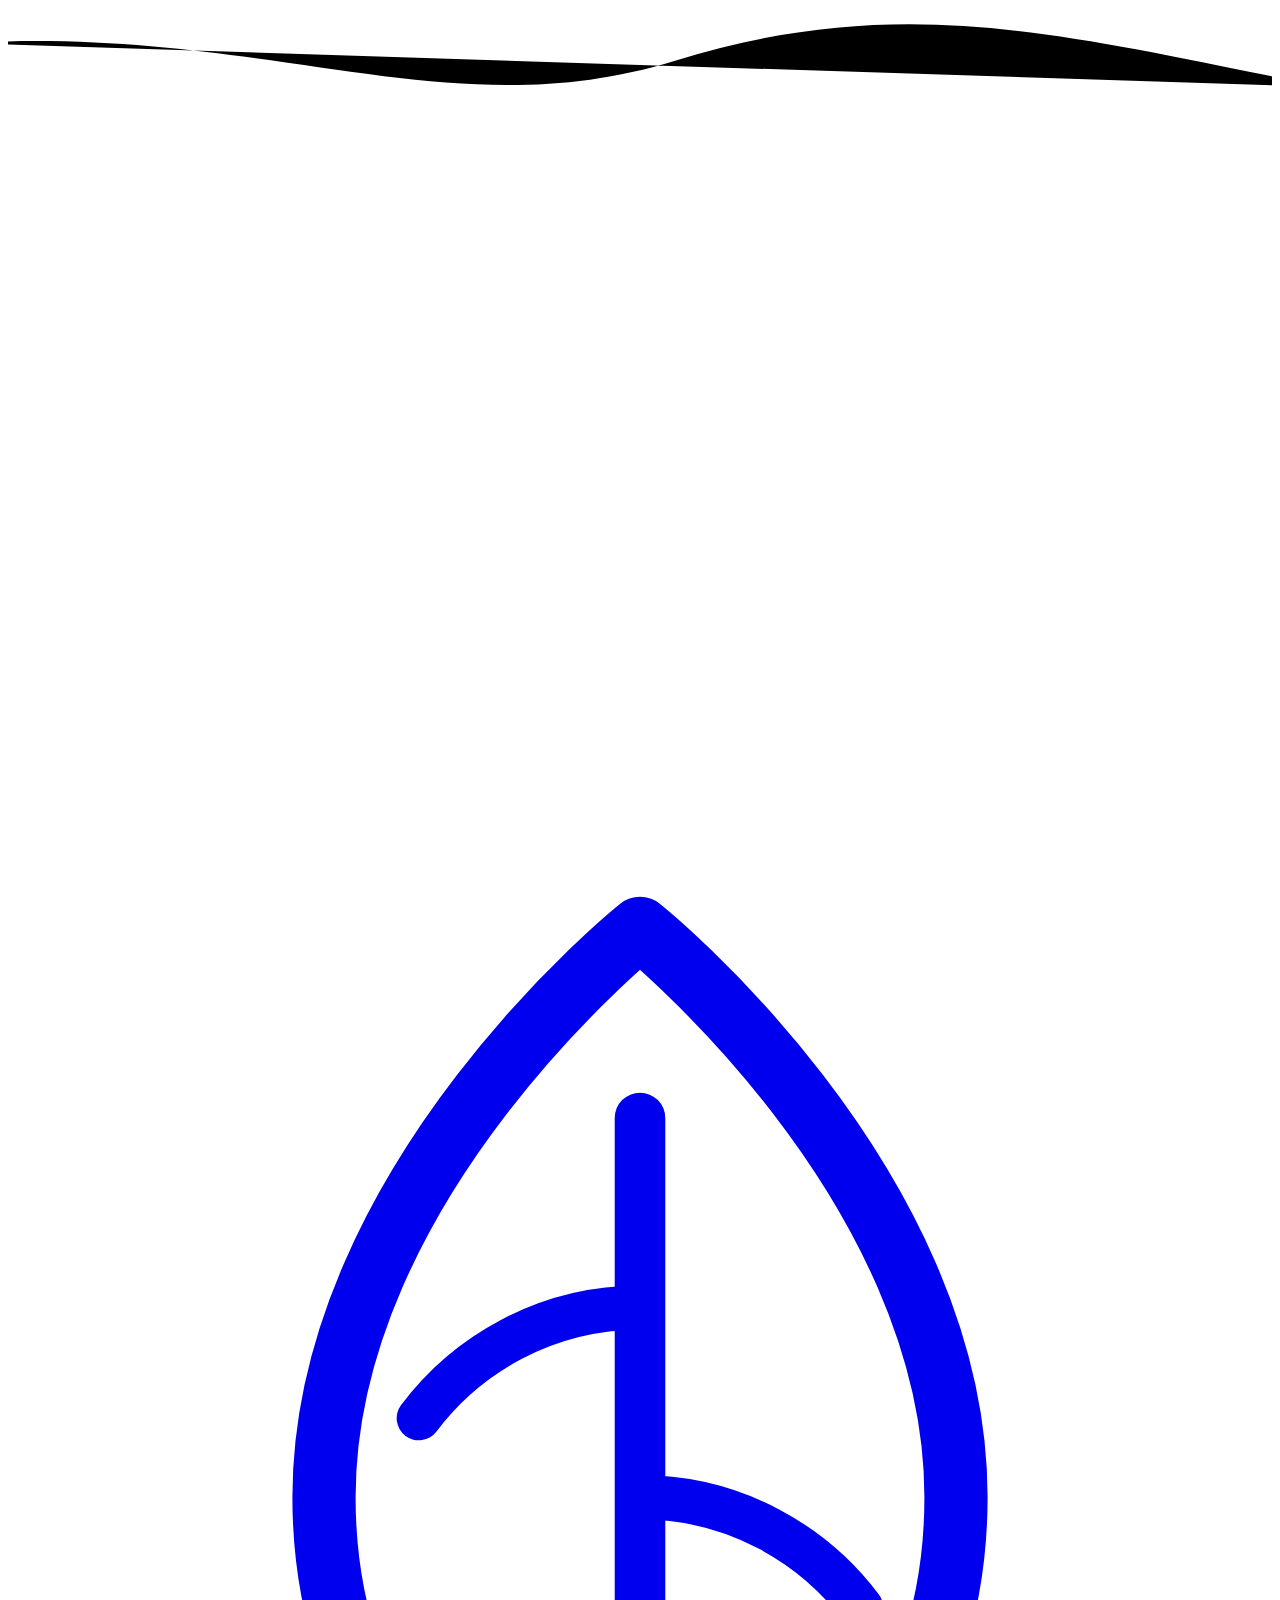
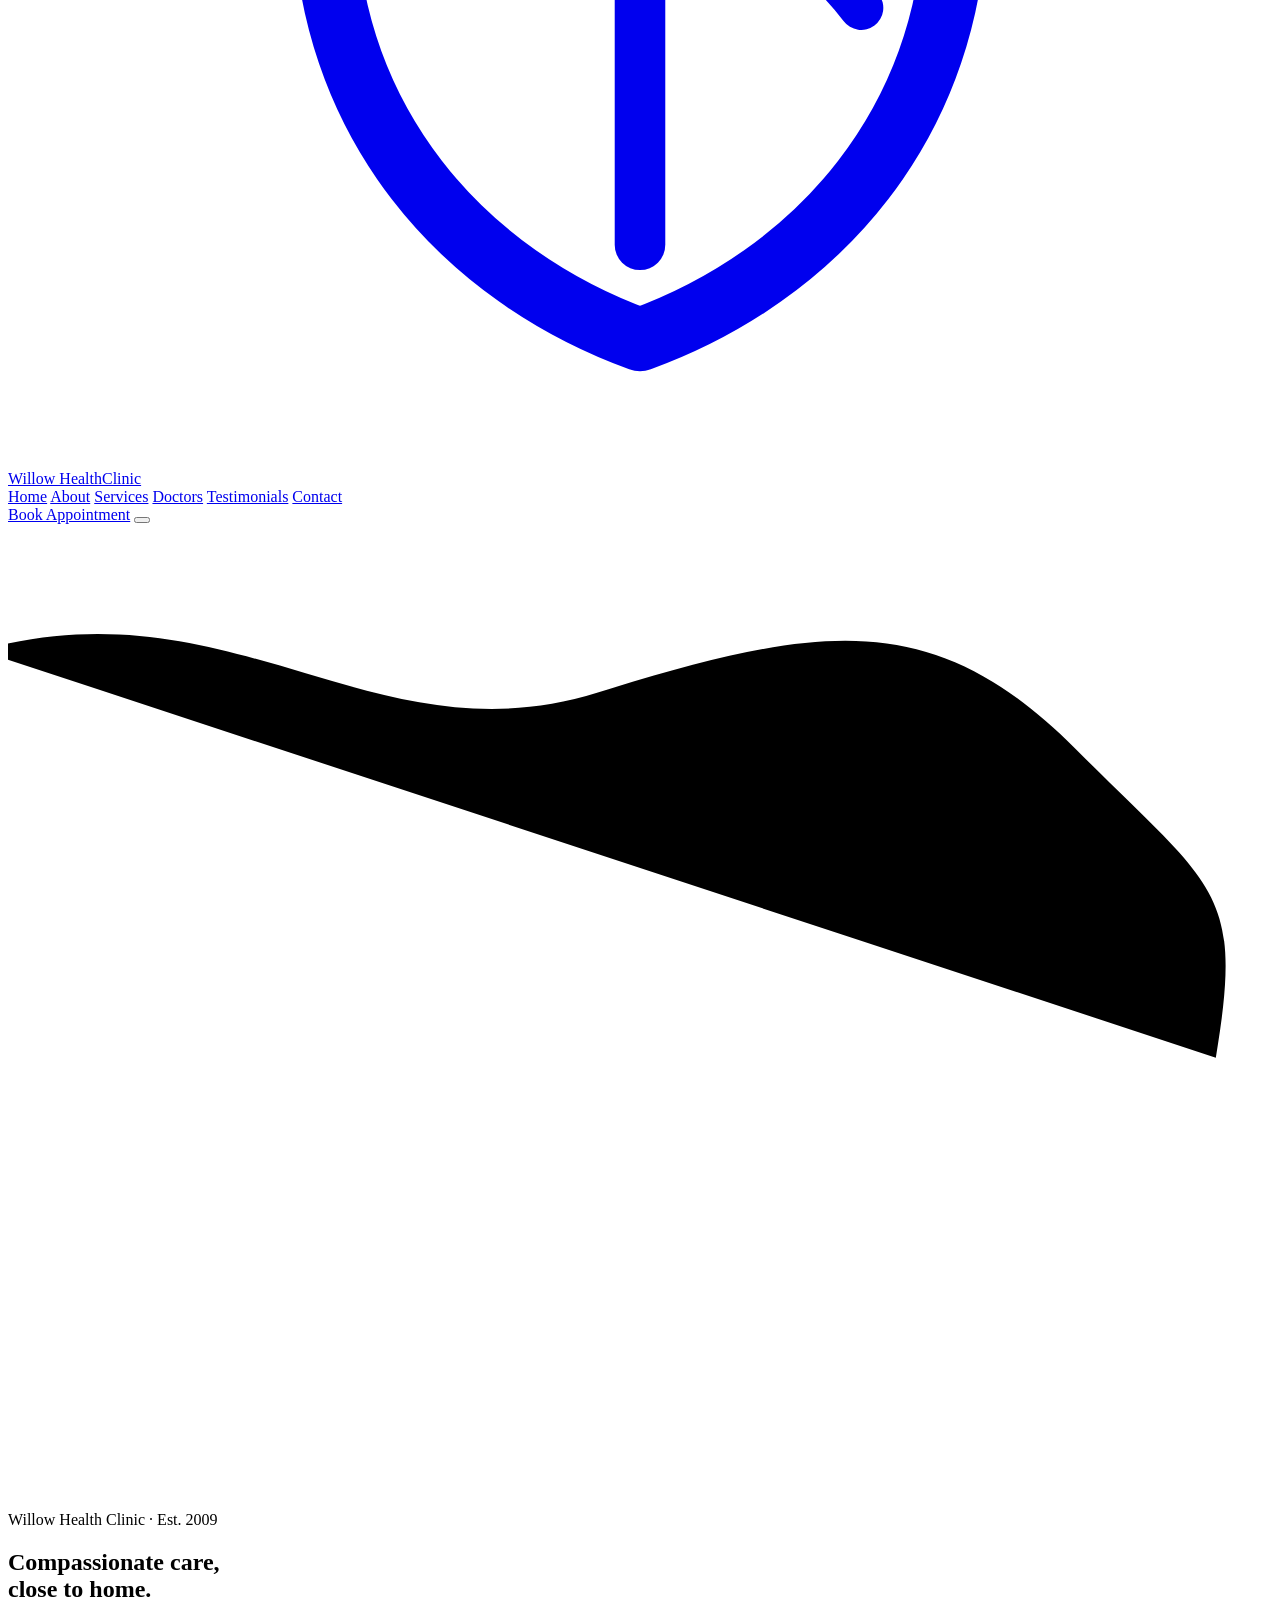
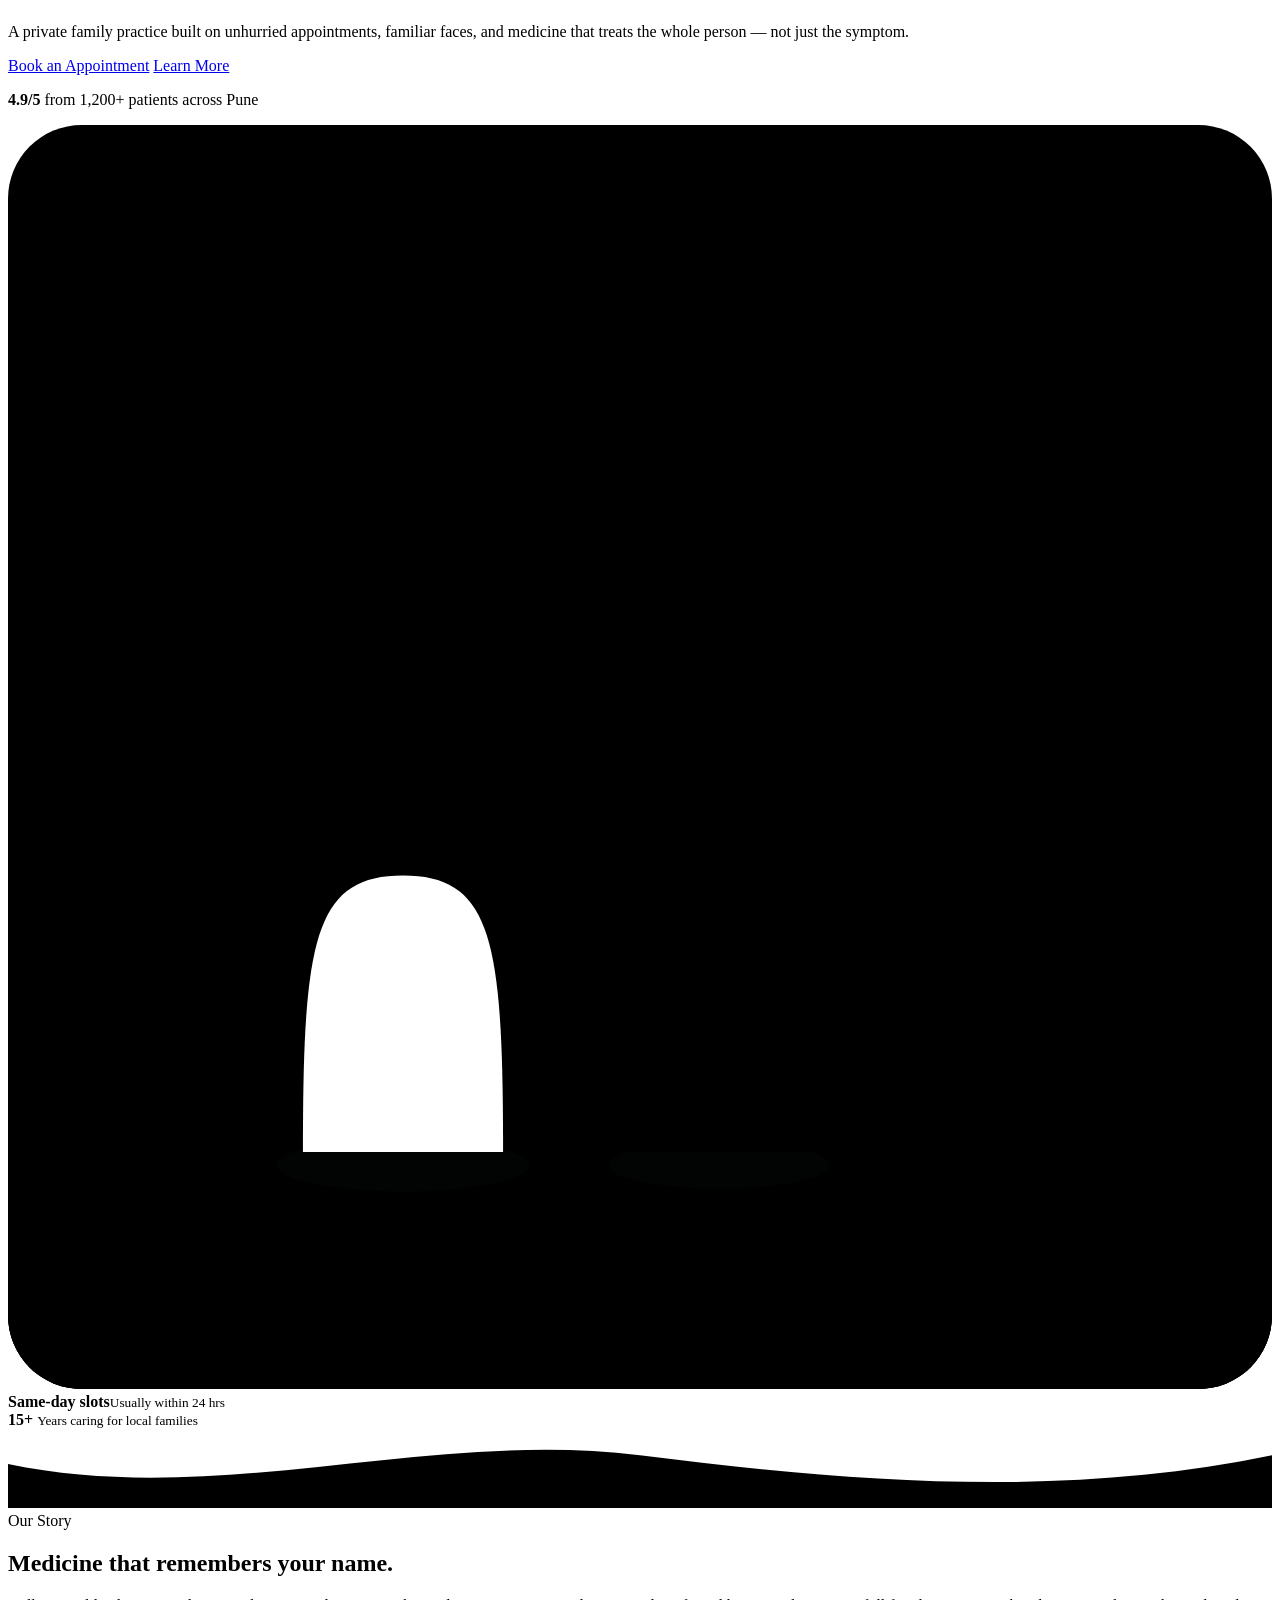
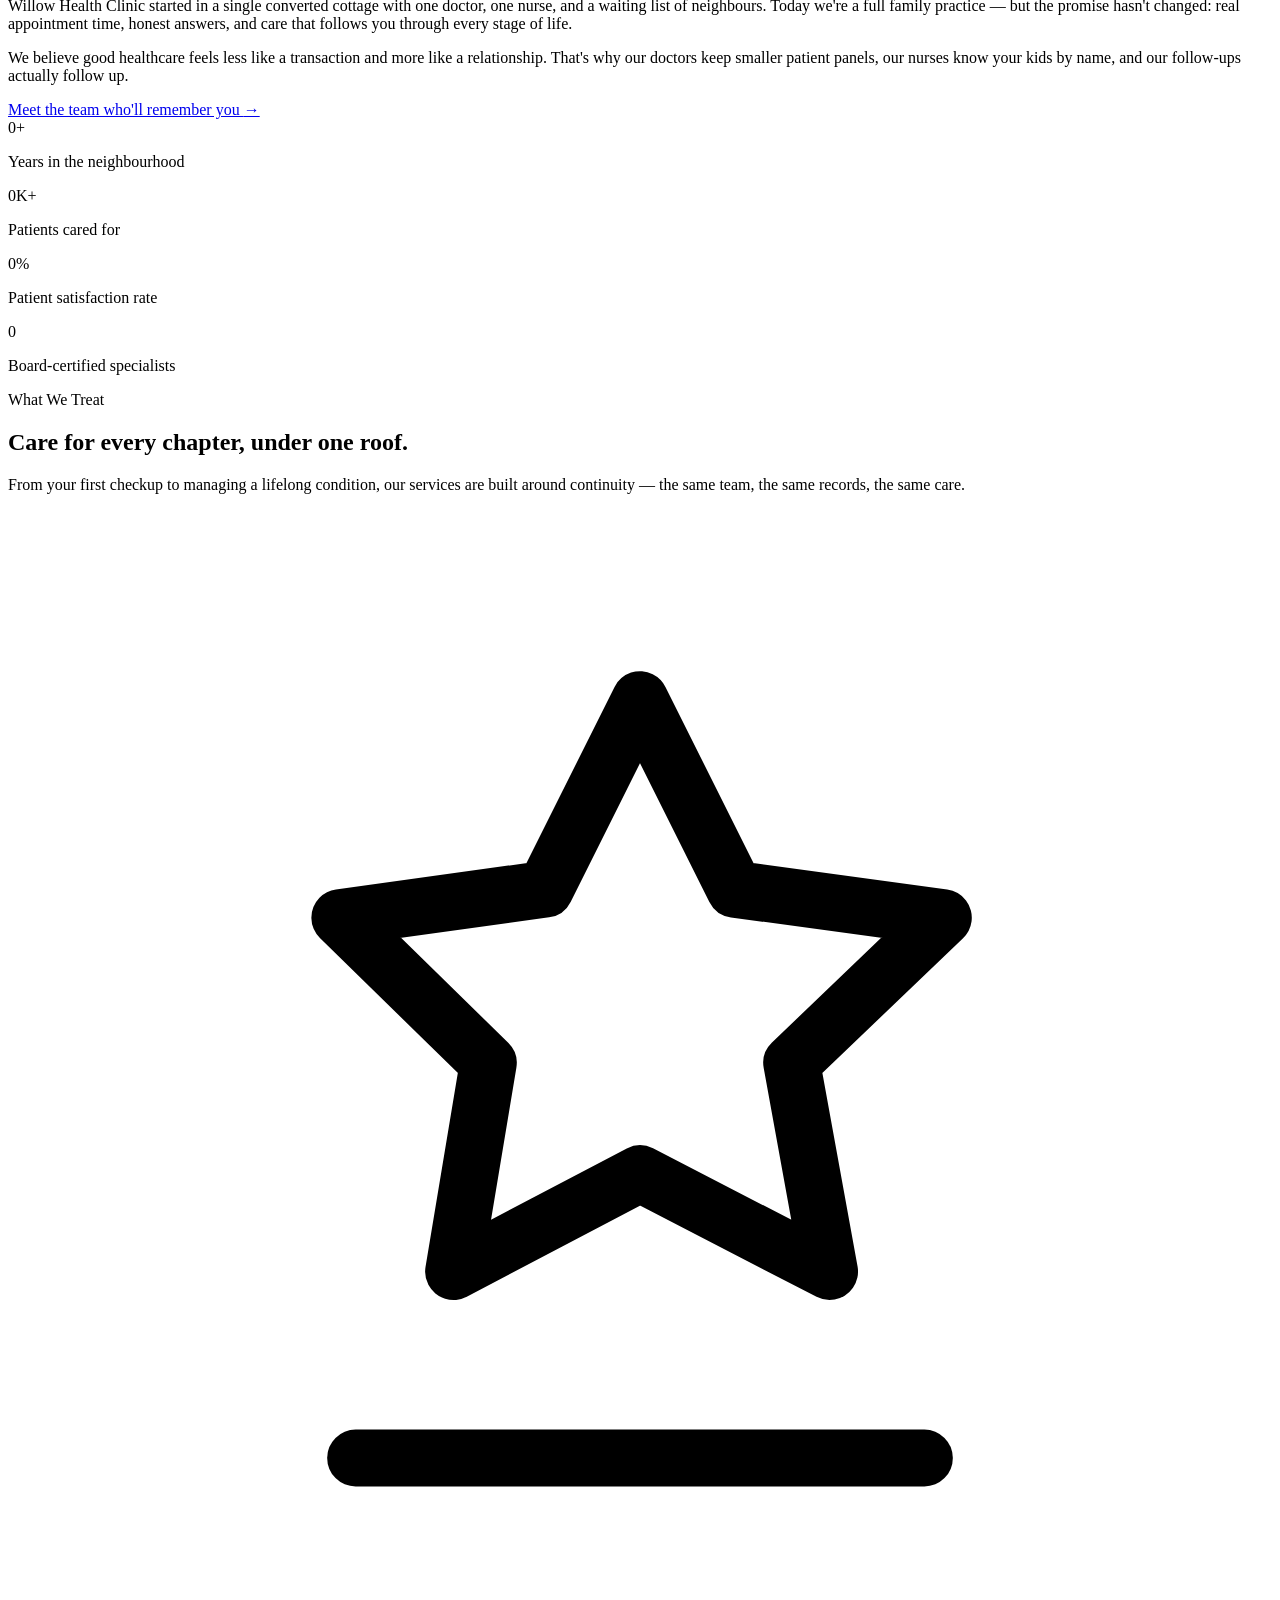
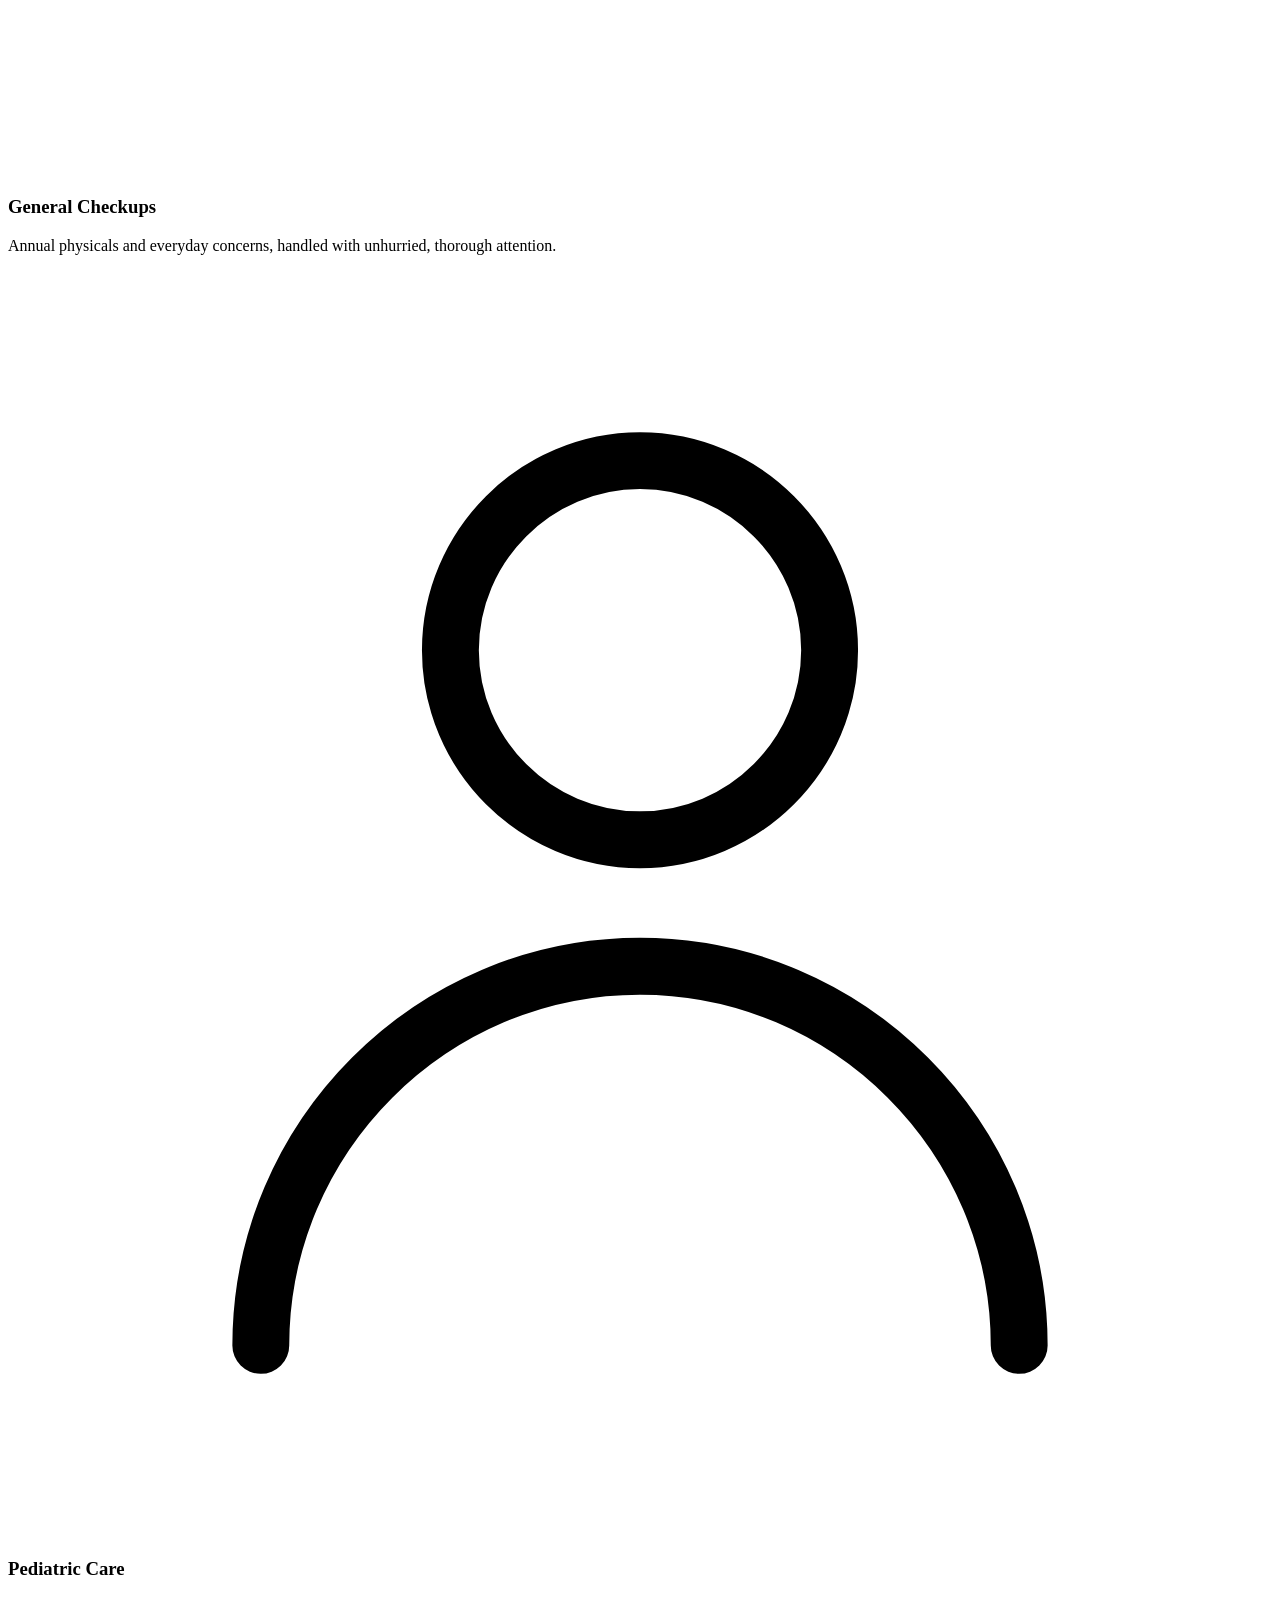
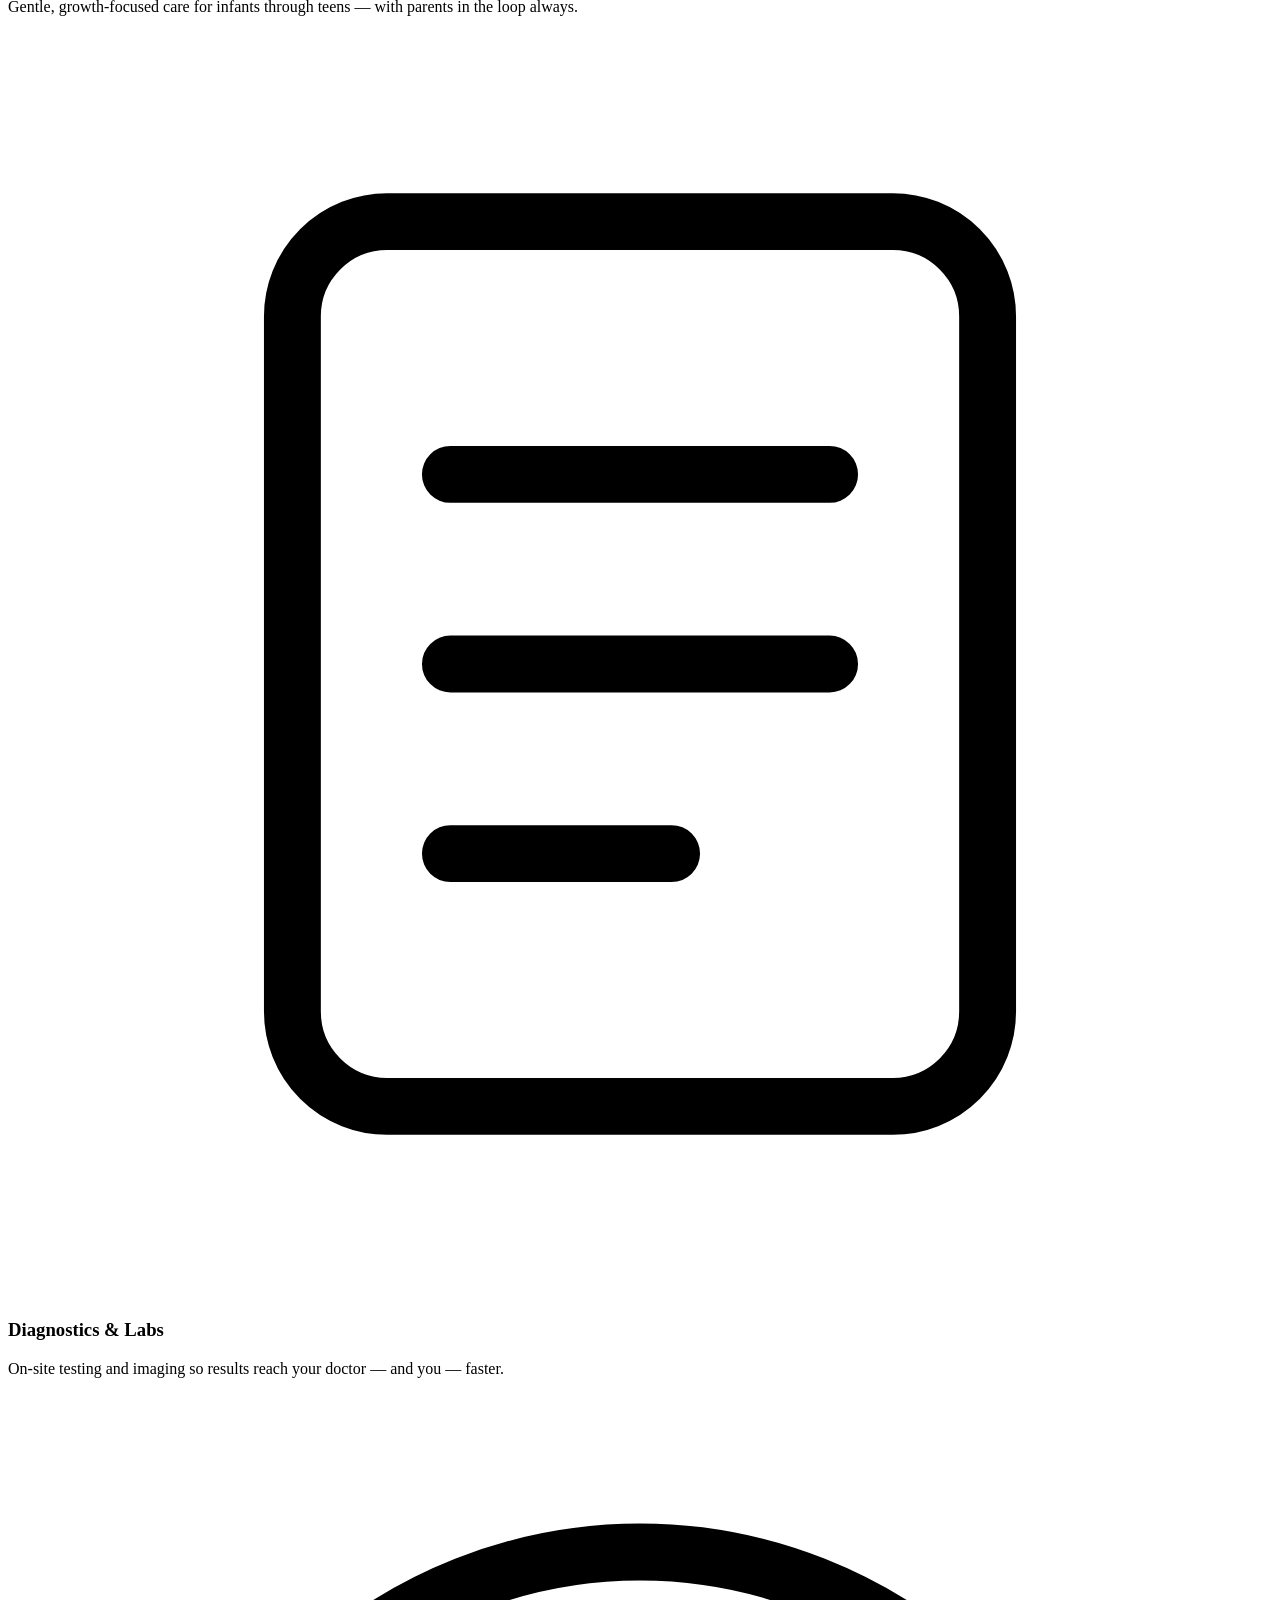
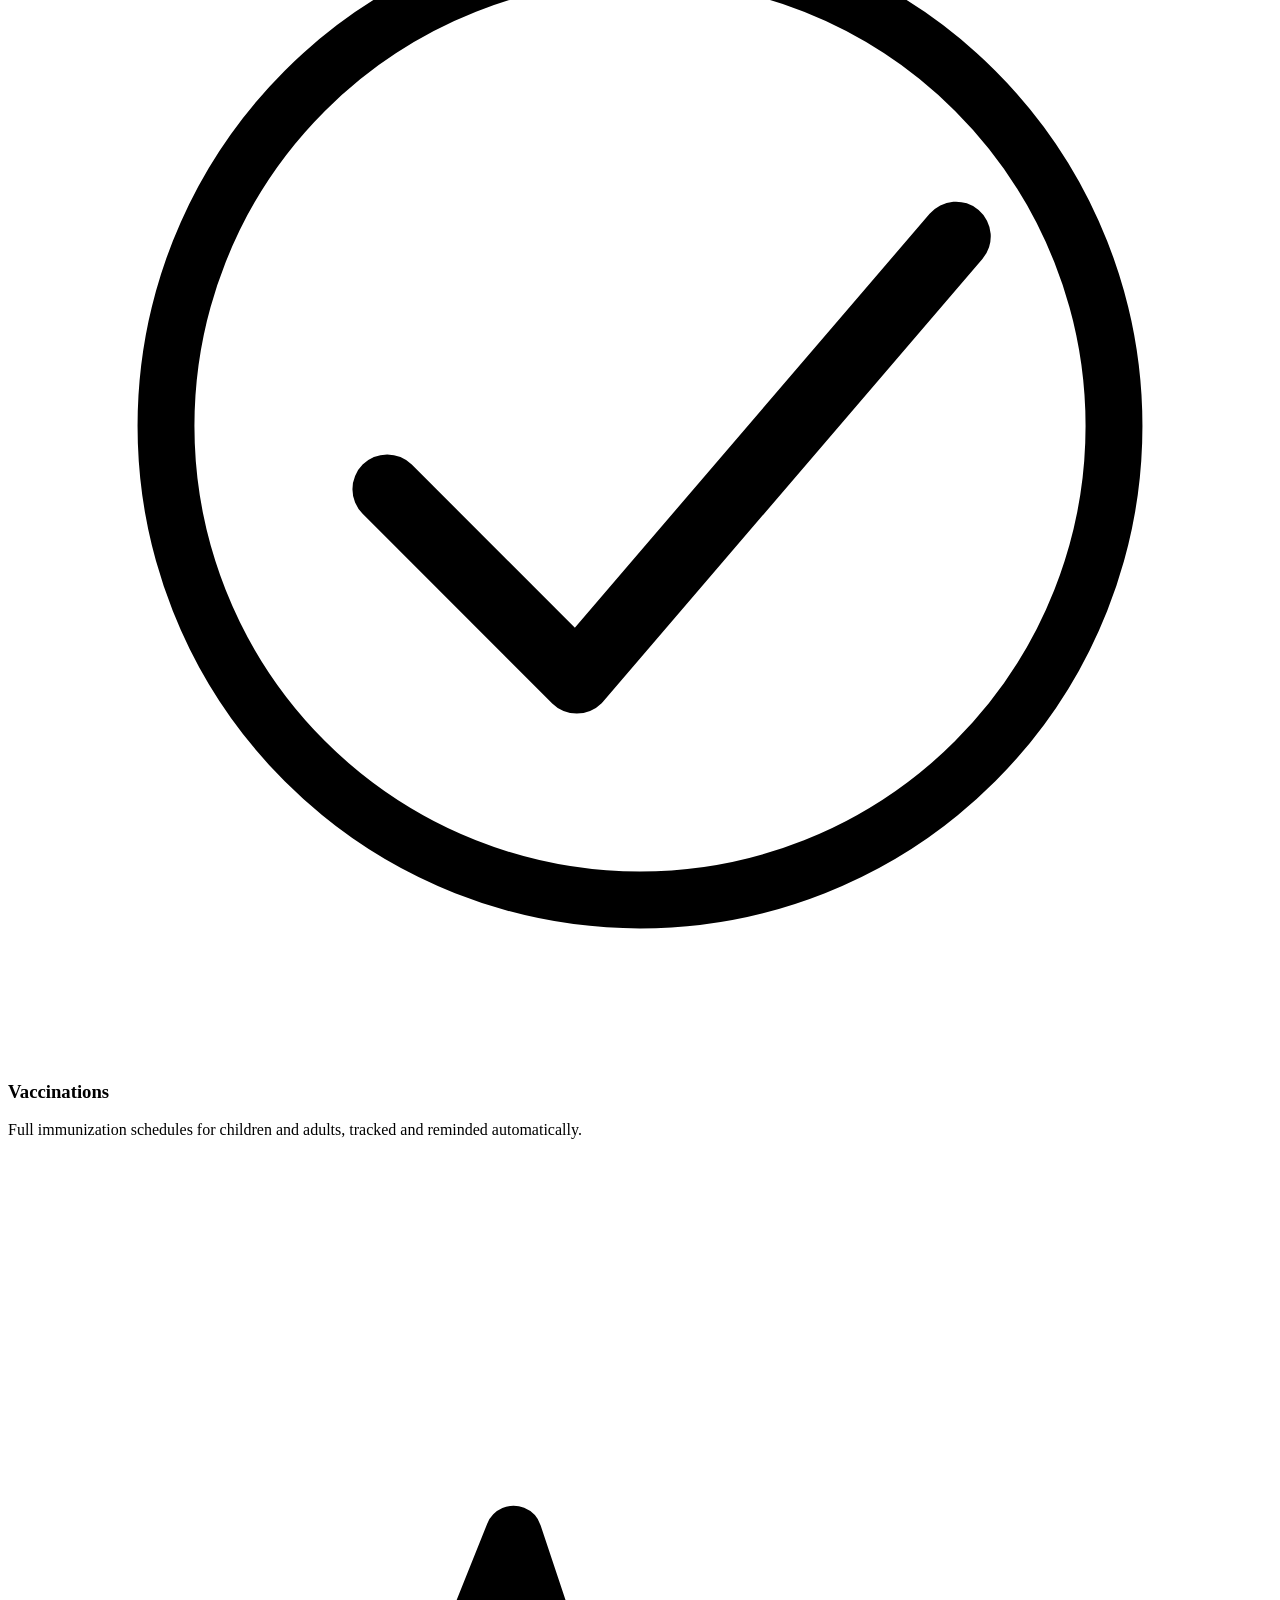
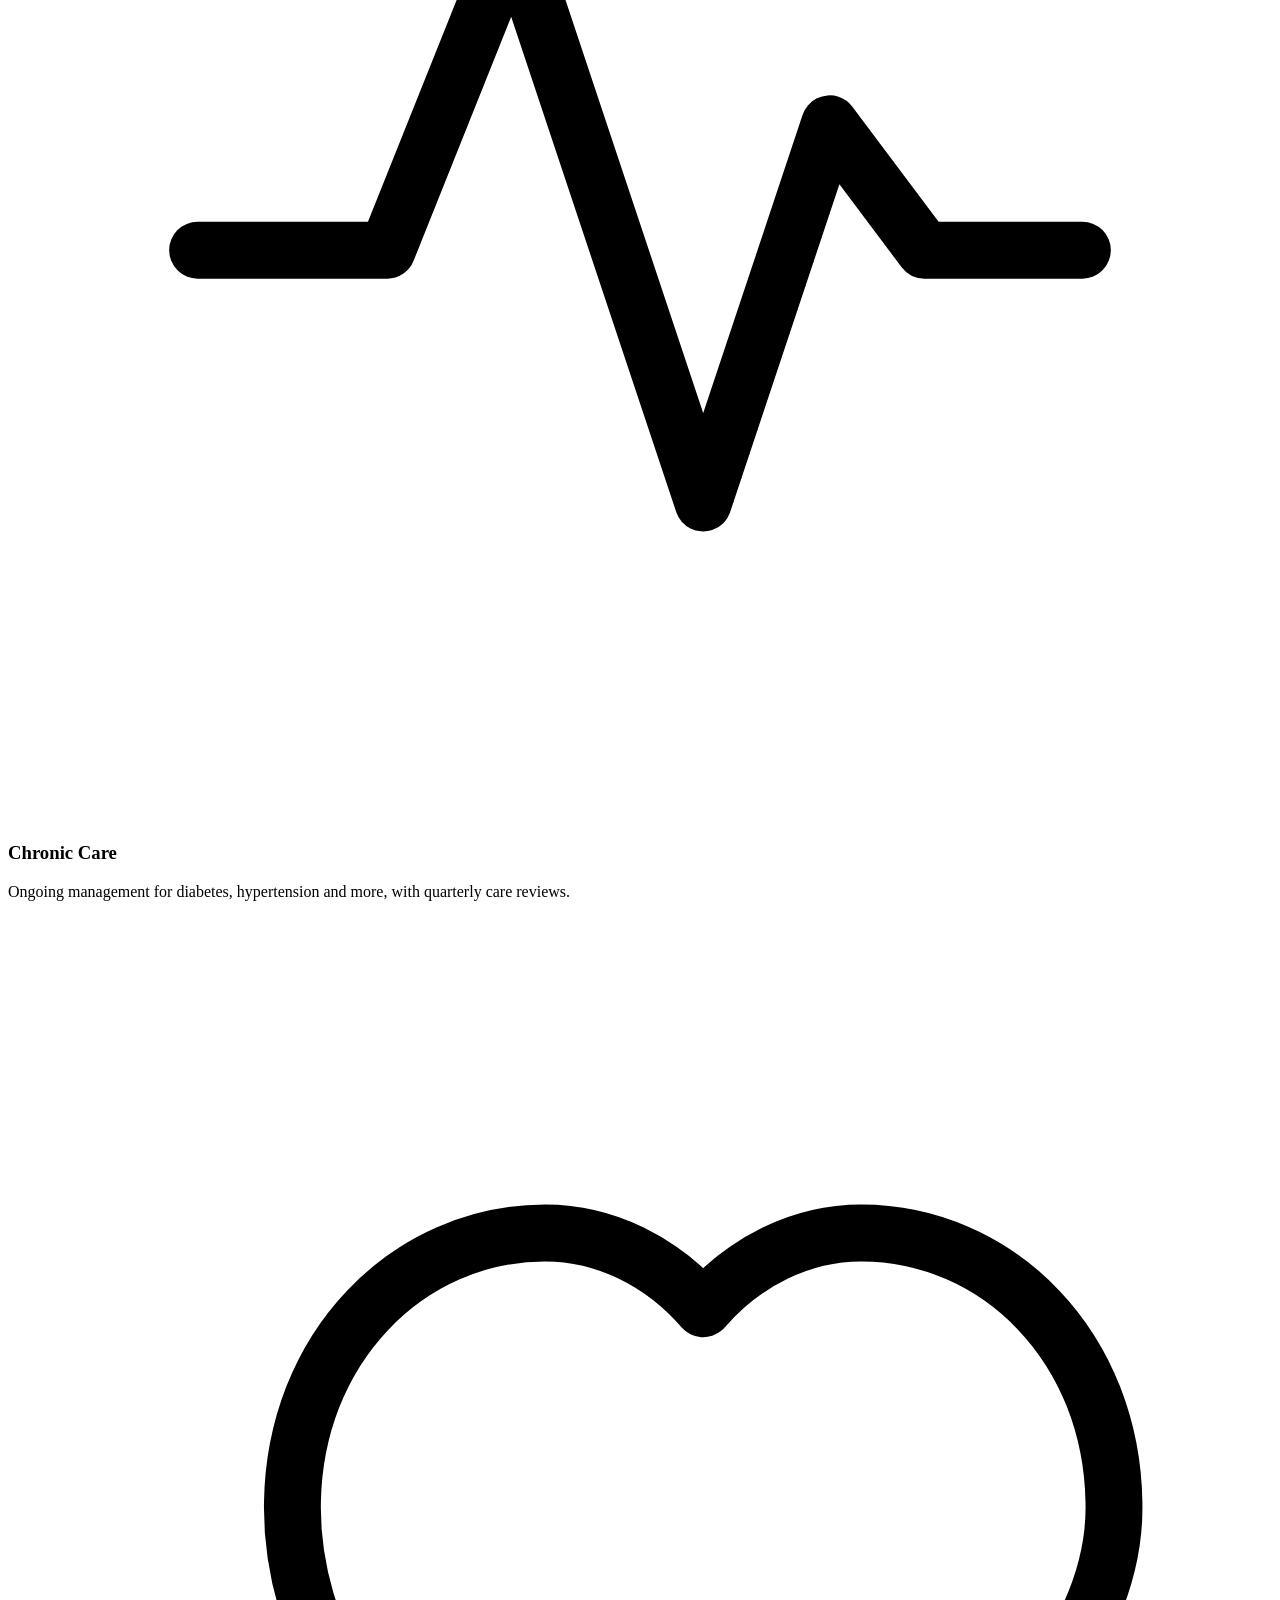
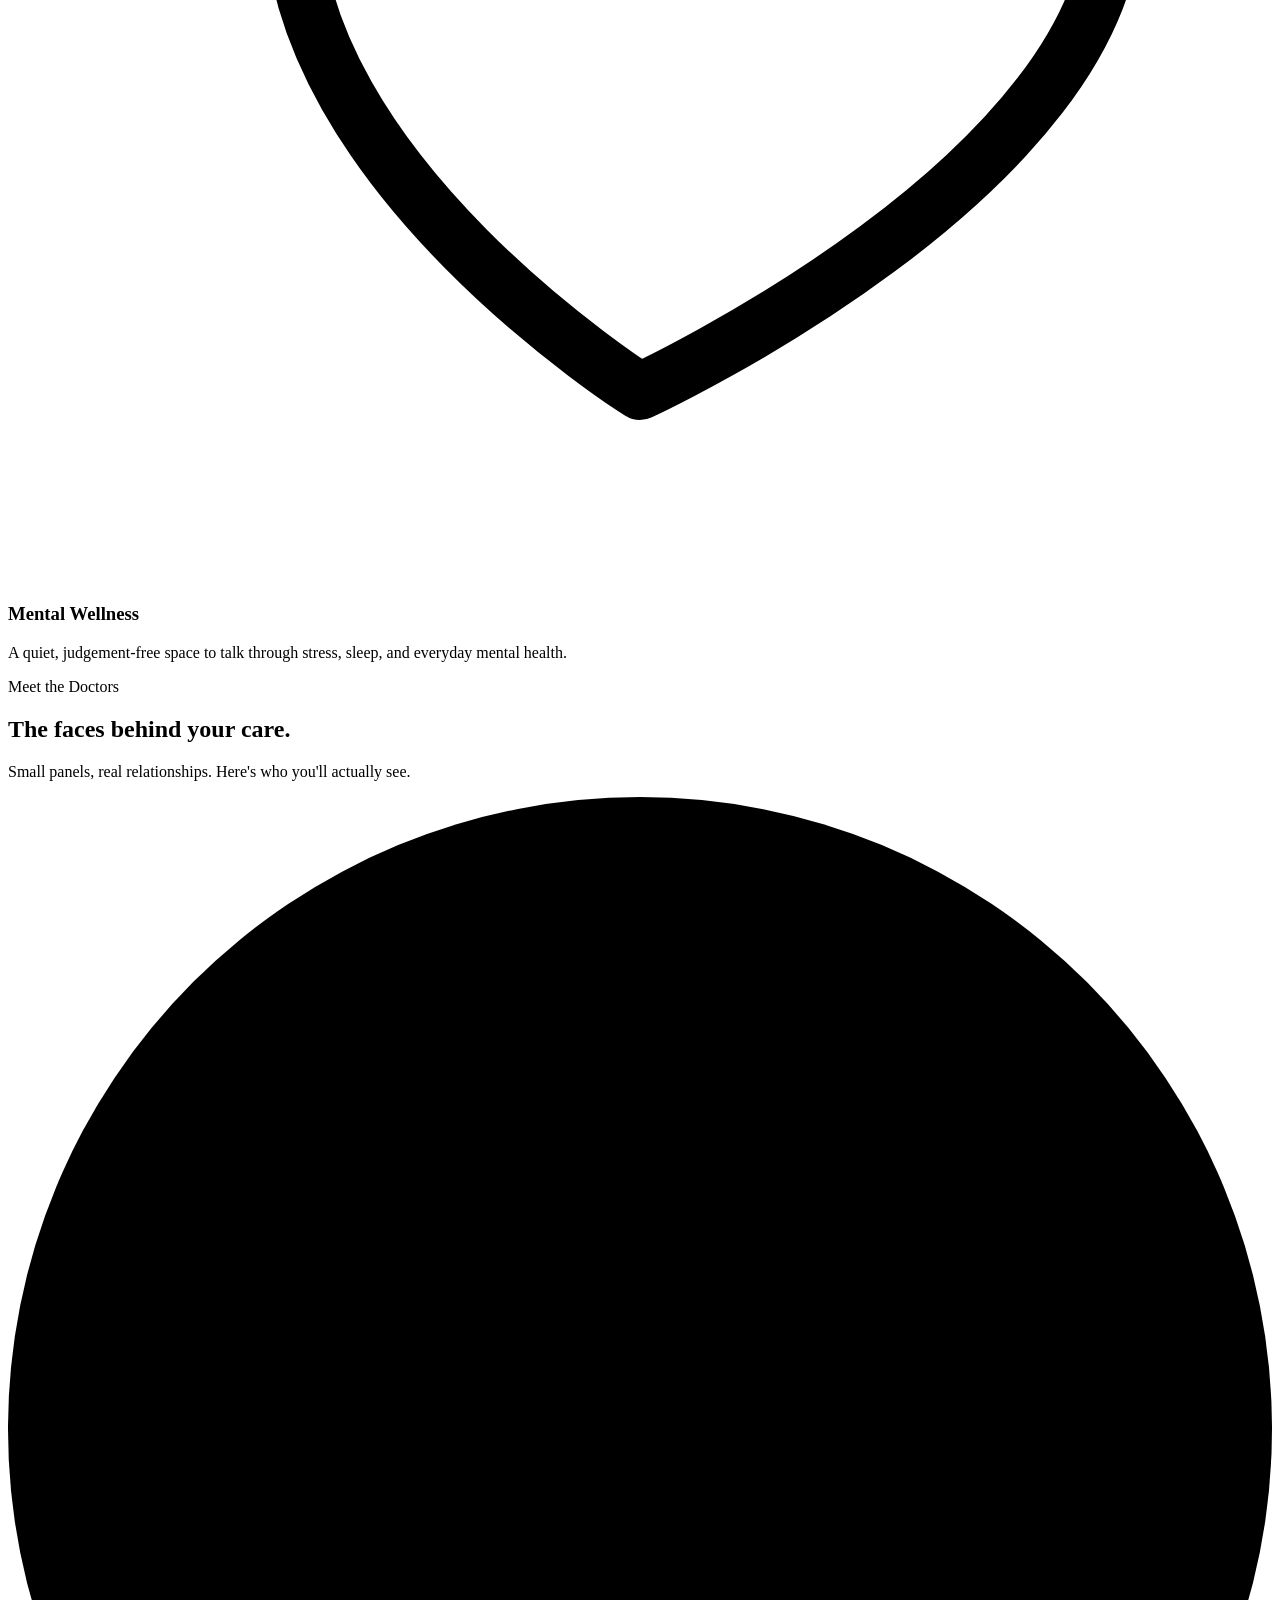
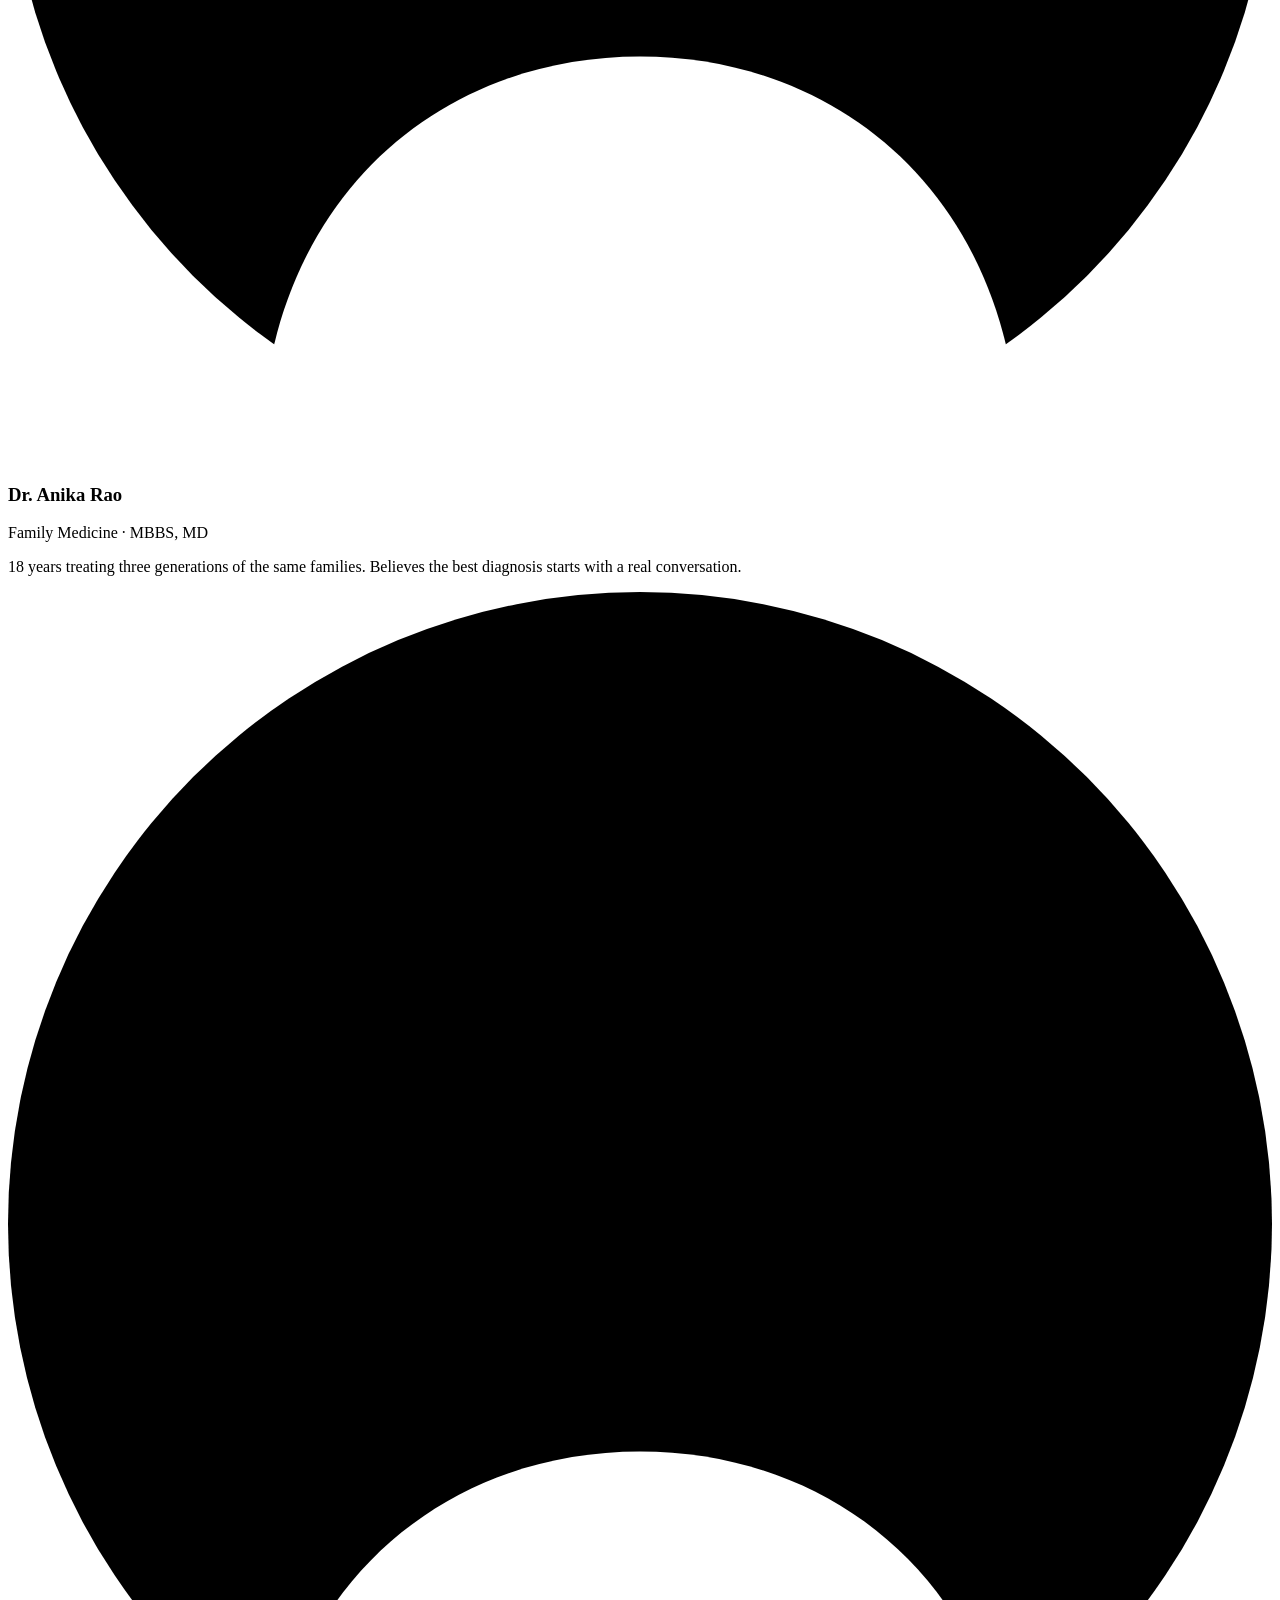
==== index.html @ fd220816 "Rename index (7).html to index.html" ====
<!DOCTYPE html>
<html lang="en">
<head>
<meta charset="UTF-8">
<meta name="viewport" content="width=device-width, initial-scale=1.0">
<title>Willow Health Clinic — Compassionate Care, Close to Home</title>
<link rel="preconnect" href="https://fonts.googleapis.com">
<link rel="preconnect" href="https://fonts.gstatic.com" crossorigin>
<link href="https://fonts.googleapis.com/css2?family=Fraunces:ital,opsz,wght@0,9..144,300;0,9..144,400;0,9..144,500;0,9..144,600;0,9..144,700;1,9..144,500&family=Figtree:wght@400;500;600;700;800&display=swap" rel="stylesheet">
<link rel="stylesheet" href="style.css">
</head>
<body>

<!-- ===== Decorative branch canvas (fixed, ambient) ===== -->
<div class="branch-ambient" aria-hidden="true">
  <svg viewBox="0 0 1440 900" preserveAspectRatio="none">
    <path class="branch-line branch-line--1" d="M -50 40 C 300 20, 500 140, 760 60 S 1200 30, 1500 90" />
  </svg>
</div>

<!-- ===== Navbar ===== -->
<header class="navbar" id="navbar">
  <div class="nav-inner">
    <a href="#home" class="brand">
      <span class="brand-mark" aria-hidden="true">
        <svg viewBox="0 0 40 40" fill="none">
          <path d="M20 4C20 4 10 12 10 22C10 29.2 14.5 34 20 36C25.5 34 30 29.2 30 22C30 12 20 4 20 4Z" stroke="currentColor" stroke-width="2" stroke-linejoin="round"/>
          <path d="M20 10V33" stroke="currentColor" stroke-width="1.6" stroke-linecap="round"/>
          <path d="M20 16C17 16 14.5 17.5 13 19.5" stroke="currentColor" stroke-width="1.4" stroke-linecap="round"/>
          <path d="M20 22C23 22 25.5 23.5 27 25.5" stroke="currentColor" stroke-width="1.4" stroke-linecap="round"/>
        </svg>
      </span>
      <span class="brand-name">Willow&nbsp;Health<span class="brand-name-sub">Clinic</span></span>
    </a>

    <nav class="nav-links" id="navLinks">
      <a href="#home" class="nav-link">Home</a>
      <a href="#about" class="nav-link">About</a>
      <a href="#services" class="nav-link">Services</a>
      <a href="#doctors" class="nav-link">Doctors</a>
      <a href="#testimonials" class="nav-link">Testimonials</a>
      <a href="#contact" class="nav-link">Contact</a>
    </nav>

    <div class="nav-actions">
      <a href="#contact" class="btn btn-primary btn-small">Book Appointment</a>
      <button class="hamburger" id="hamburger" aria-label="Toggle menu" aria-expanded="false">
        <span></span><span></span><span></span>
      </button>
    </div>
  </div>
</header>

<!-- ===== Hero ===== -->
<section class="hero" id="home">
  <svg class="hero-branch" viewBox="0 0 900 700" aria-hidden="true">
    <path id="heroBranchPath" d="M -20 90 C 160 40, 260 170, 420 120 S 660 60, 760 160 S 880 260, 860 380" />
    <g class="hero-leaves"></g>
  </svg>

  <div class="hero-inner">
    <div class="hero-copy reveal">
      <span class="eyebrow">Willow Health Clinic · Est. 2009</span>
      <h1 class="hero-title">Compassionate care,<br>close to home.</h1>
      <p class="hero-sub">A private family practice built on unhurried appointments, familiar faces, and medicine that treats the whole person — not just the symptom.</p>
      <div class="hero-cta">
        <a href="#contact" class="btn btn-primary">Book an Appointment</a>
        <a href="#about" class="btn btn-ghost">Learn More</a>
      </div>
      <div class="hero-trust">
        <div class="avatar-stack" aria-hidden="true">
          <span></span><span></span><span></span><span></span>
        </div>
        <p><strong>4.9/5</strong> from 1,200+ patients across Pune</p>
      </div>
    </div>

    <div class="hero-art reveal" style="--delay:.15s">
      <svg viewBox="0 0 480 480" class="hero-illustration" role="img" aria-label="Illustration of a doctor greeting a patient beneath a willow tree">
        <defs>
          <clipPath id="heroClip"><rect x="0" y="0" width="480" height="480" rx="28"/></clipPath>
        </defs>
        <g clip-path="url(#heroClip)">
          <rect width="480" height="480" fill="var(--sand)"/>
          <circle cx="240" cy="230" r="190" fill="var(--sage-light)"/>
          <path d="M-20 380 C 100 340, 380 340, 500 380 L500 500 L-20 500 Z" fill="var(--teal-deep)"/>
          <path d="M-20 400 C 120 365, 360 365, 500 400 L500 500 L-20 500 Z" fill="var(--teal)"/>
          <!-- willow tree -->
          <g transform="translate(360,150)">
            <path d="M0 40 C -6 90 -6 140 -2 180" stroke="var(--bark)" stroke-width="8" stroke-linecap="round" fill="none"/>
            <g stroke="var(--sage)" stroke-width="4" fill="none" stroke-linecap="round" opacity="0.9">
              <path d="M0 20 C -30 40 -46 90 -40 150"/>
              <path d="M6 10 C 30 35 44 90 34 150"/>
              <path d="M-4 30 C -20 55 -28 95 -22 140"/>
              <path d="M8 30 C 22 55 30 95 22 140"/>
            </g>
          </g>
          <!-- doctor figure -->
          <g transform="translate(150,190)">
            <ellipse cx="0" cy="205" rx="48" ry="10" fill="rgba(31,46,44,0.08)"/>
            <path d="M-38 200 C -38 120 -34 95 0 95 C 34 95 38 120 38 200 Z" fill="#FFFFFF" stroke="var(--teal-deep)" stroke-width="3"/>
            <circle cx="0" cy="55" r="34" fill="var(--skin)"/>
            <path d="M-34 45 C -34 10 34 10 34 45 C 34 20 -34 20 -34 45Z" fill="var(--hair)"/>
            <circle cx="-12" cy="56" r="3" fill="var(--teal-deep)"/>
            <circle cx="12" cy="56" r="3" fill="var(--teal-deep)"/>
            <path d="M-10 68 Q0 74 10 68" stroke="var(--teal-deep)" stroke-width="2.4" fill="none" stroke-linecap="round"/>
            <path d="M-20 95 Q0 115 20 95" stroke="var(--sky)" stroke-width="6" fill="none" stroke-linecap="round"/>
          </g>
          <!-- patient figure -->
          <g transform="translate(270,205)">
            <ellipse cx="0" cy="190" rx="42" ry="9" fill="rgba(31,46,44,0.08)"/>
            <path d="M-34 185 C -34 115 -30 90 0 90 C 30 90 34 115 34 185 Z" fill="var(--honey)" stroke="var(--bark)" stroke-width="3"/>
            <circle cx="0" cy="52" r="31" fill="var(--skin-2)"/>
            <path d="M-31 40 C -31 6 31 6 31 40 C 20 24 -20 24 -31 40Z" fill="var(--hair-2)"/>
            <circle cx="-11" cy="53" r="2.6" fill="var(--teal-deep)"/>
            <circle cx="11" cy="53" r="2.6" fill="var(--teal-deep)"/>
            <path d="M-8 64 Q0 68 8 64" stroke="var(--teal-deep)" stroke-width="2.2" fill="none" stroke-linecap="round"/>
          </g>
          <!-- floating leaf accents -->
          <g fill="var(--honey)" opacity="0.85">
            <ellipse cx="90" cy="90" rx="7" ry="3.5" transform="rotate(30 90 90)"/>
            <ellipse cx="410" cy="330" rx="8" ry="4" transform="rotate(-20 410 330)"/>
            <ellipse cx="60" cy="330" rx="6" ry="3" transform="rotate(50 60 330)"/>
          </g>
        </g>
      </svg>
      <div class="floating-card floating-card--1">
        <span class="fc-dot"></span>
        <div><strong>Same-day slots</strong><small>Usually within 24 hrs</small></div>
      </div>
      <div class="floating-card floating-card--2">
        <strong>15+</strong>
        <small>Years caring for local families</small>
      </div>
    </div>
  </div>

  <svg class="section-divider" viewBox="0 0 1440 90" preserveAspectRatio="none" aria-hidden="true">
    <path d="M0 40 C 240 90 480 0 720 30 S 1200 80 1440 30 V90 H0Z" fill="var(--white)"/>
  </svg>
</section>

<!-- ===== About ===== -->
<section class="about" id="about">
  <div class="container about-grid">
    <div class="about-copy reveal">
      <span class="eyebrow">Our Story</span>
      <h2>Medicine that remembers your name.</h2>
      <p>Willow Health Clinic started in a single converted cottage with one doctor, one nurse, and a waiting list of neighbours. Today we're a full family practice — but the promise hasn't changed: real appointment time, honest answers, and care that follows you through every stage of life.</p>
      <p>We believe good healthcare feels less like a transaction and more like a relationship. That's why our doctors keep smaller patient panels, our nurses know your kids by name, and our follow-ups actually follow up.</p>
      <a href="#doctors" class="link-arrow">Meet the team who'll remember you <span>→</span></a>
    </div>

    <div class="stat-grid reveal" style="--delay:.1s">
      <div class="stat-card">
        <span class="stat-num" data-count="15">0</span><span class="stat-suffix">+</span>
        <p>Years in the neighbourhood</p>
      </div>
      <div class="stat-card">
        <span class="stat-num" data-count="20">0</span><span class="stat-suffix">K+</span>
        <p>Patients cared for</p>
      </div>
      <div class="stat-card">
        <span class="stat-num" data-count="98">0</span><span class="stat-suffix">%</span>
        <p>Patient satisfaction rate</p>
      </div>
      <div class="stat-card">
        <span class="stat-num" data-count="12">0</span><span class="stat-suffix"></span>
        <p>Board-certified specialists</p>
      </div>
    </div>
  </div>
</section>

<!-- ===== Services ===== -->
<section class="services" id="services">
  <div class="container">
    <div class="section-head reveal">
      <span class="eyebrow">What We Treat</span>
      <h2>Care for every chapter, under one roof.</h2>
      <p class="section-lede">From your first checkup to managing a lifelong condition, our services are built around continuity — the same team, the same records, the same care.</p>
    </div>

    <div class="services-grid">
      <article class="service-card reveal">
        <span class="service-icon">
          <svg viewBox="0 0 40 40" fill="none"><path d="M20 6l3 6 6.6.9-4.8 4.6 1.2 6.6L20 21l-5.9 3.1 1.1-6.6-4.7-4.6L17 12l3-6z" stroke="currentColor" stroke-width="1.8" stroke-linejoin="round"/><path d="M11 30h18" stroke="currentColor" stroke-width="1.8" stroke-linecap="round"/></svg>
        </span>
        <h3>General Checkups</h3>
        <p>Annual physicals and everyday concerns, handled with unhurried, thorough attention.</p>
      </article>

      <article class="service-card reveal" style="--delay:.05s">
        <span class="service-icon">
          <svg viewBox="0 0 40 40" fill="none"><path d="M14 12c0-3.3 2.7-6 6-6s6 2.7 6 6-2.7 6-6 6-6-2.7-6-6z" stroke="currentColor" stroke-width="1.8"/><path d="M8 34c0-6.6 5.4-12 12-12s12 5.4 12 12" stroke="currentColor" stroke-width="1.8" stroke-linecap="round"/></svg>
        </span>
        <h3>Pediatric Care</h3>
        <p>Gentle, growth-focused care for infants through teens — with parents in the loop always.</p>
      </article>

      <article class="service-card reveal" style="--delay:.1s">
        <span class="service-icon">
          <svg viewBox="0 0 40 40" fill="none"><rect x="9" y="6" width="22" height="28" rx="3" stroke="currentColor" stroke-width="1.8"/><path d="M14 14h12M14 20h12M14 26h7" stroke="currentColor" stroke-width="1.8" stroke-linecap="round"/></svg>
        </span>
        <h3>Diagnostics &amp; Labs</h3>
        <p>On-site testing and imaging so results reach your doctor — and you — faster.</p>
      </article>

      <article class="service-card reveal" style="--delay:.15s">
        <span class="service-icon">
          <svg viewBox="0 0 40 40" fill="none"><path d="M12 22l6 6 12-14" stroke="currentColor" stroke-width="2.2" stroke-linecap="round" stroke-linejoin="round"/><circle cx="20" cy="20" r="15" stroke="currentColor" stroke-width="1.8"/></svg>
        </span>
        <h3>Vaccinations</h3>
        <p>Full immunization schedules for children and adults, tracked and reminded automatically.</p>
      </article>

      <article class="service-card reveal" style="--delay:.2s">
        <span class="service-icon">
          <svg viewBox="0 0 40 40" fill="none"><path d="M6 22h6l4-10 6 18 4-12 3 4h5" stroke="currentColor" stroke-width="1.8" stroke-linecap="round" stroke-linejoin="round"/></svg>
        </span>
        <h3>Chronic Care</h3>
        <p>Ongoing management for diabetes, hypertension and more, with quarterly care reviews.</p>
      </article>

      <article class="service-card reveal" style="--delay:.25s">
        <span class="service-icon">
          <svg viewBox="0 0 40 40" fill="none"><path d="M20 34s-11-6.9-11-15.3C9 13.6 12.7 10 17 10c1.9 0 3.7.9 5 2.4 1.3-1.5 3.1-2.4 5-2.4 4.3 0 8 3.6 8 8.7C35 27.1 20 34 20 34z" stroke="currentColor" stroke-width="1.8" stroke-linejoin="round"/></svg>
        </span>
        <h3>Mental Wellness</h3>
        <p>A quiet, judgement-free space to talk through stress, sleep, and everyday mental health.</p>
      </article>
    </div>
  </div>
</section>

<!-- ===== Doctors ===== -->
<section class="doctors" id="doctors">
  <div class="container">
    <div class="section-head reveal">
      <span class="eyebrow">Meet the Doctors</span>
      <h2>The faces behind your care.</h2>
      <p class="section-lede">Small panels, real relationships. Here's who you'll actually see.</p>
    </div>

    <div class="doctors-grid">
      <article class="doctor-card reveal">
        <div class="doctor-photo doctor-photo--1" aria-hidden="true">
          <svg viewBox="0 0 200 200"><circle cx="100" cy="100" r="100" fill="var(--sage-light)"/><circle cx="100" cy="86" r="38" fill="var(--skin)"/><path d="M56 84c0-30 88-30 88 0-14-12-74-12-88 0Z" fill="var(--hair)"/><path d="M40 200c0-40 27-64 60-64s60 24 60 64Z" fill="#fff"/><path d="M40 200c0-40 27-64 60-64s60 24 60 64" stroke="var(--teal-deep)" stroke-width="3" fill="none"/></svg>
        </div>
        <h3>Dr. Anika Rao</h3>
        <span class="doctor-role">Family Medicine · MBBS, MD</span>
        <p>18 years treating three generations of the same families. Believes the best diagnosis starts with a real conversation.</p>
      </article>

      <article class="doctor-card reveal" style="--delay:.08s">
        <div class="doctor-photo doctor-photo--2" aria-hidden="true">
          <svg viewBox="0 0 200 200"><circle cx="100" cy="100" r="100" fill="var(--sky-light)"/><circle cx="100" cy="86" r="38" fill="var(--skin-2)"/><path d="M58 78c6-24 78-24 84 0 -6-6-20-10-42-10s-36 4-42 10Z" fill="var(--hair-2)"/><path d="M40 200c0-40 27-64 60-64s60 24 60 64Z" fill="#fff"/><path d="M40 200c0-40 27-64 60-64s60 24 60 64" stroke="var(--teal-deep)" stroke-width="3" fill="none"/></svg>
        </div>
        <h3>Dr. Marcus Chen</h3>
        <span class="doctor-role">Pediatrics · MBBS, DCH</span>
        <p>Specializes in newborn through adolescent care. Known around the clinic for his sticker collection and calm bedside manner.</p>
      </article>

      <article class="doctor-card reveal" style="--delay:.16s">
        <div class="doctor-photo doctor-photo--3" aria-hidden="true">
          <svg viewBox="0 0 200 200"><circle cx="100" cy="100" r="100" fill="var(--honey-light)"/><circle cx="100" cy="86" r="38" fill="var(--skin)"/><path d="M58 90c-4-34 84-34 84 4-10-14-30-20-42-20s-34 6-42 16Z" fill="var(--hair)"/><path d="M40 200c0-40 27-64 60-64s60 24 60 64Z" fill="#fff"/><path d="M40 200c0-40 27-64 60-64s60 24 60 64" stroke="var(--teal-deep)" stroke-width="3" fill="none"/></svg>
        </div>
        <h3>Dr. Priya Nair</h3>
        <span class="doctor-role">Internal Medicine · MD, DM</span>
        <p>Focused on chronic disease management and preventive care, with a soft spot for long-term patient relationships.</p>
      </article>
    </div>
  </div>
</section>

<!-- ===== Testimonials ===== -->
<section class="testimonials" id="testimonials">
  <div class="container">
    <div class="section-head reveal">
      <span class="eyebrow">Patient Stories</span>
      <h2>Trusted by the families we serve.</h2>
    </div>

    <div class="carousel reveal" id="carousel">
      <div class="carousel-track" id="carouselTrack">
        <figure class="testimonial-card">
          <div class="stars" aria-label="5 out of 5 stars">★★★★★</div>
          <blockquote>"Dr. Rao remembered a detail from my visit two years ago. I didn't have to repeat my entire history — that's rare, and it matters."</blockquote>
          <figcaption>
            <span class="quote-avatar" style="background:var(--sage-light)"></span>
            <div><strong>Fiona Whitfield</strong><small>Patient since 2019</small></div>
          </figcaption>
        </figure>

        <figure class="testimonial-card">
          <div class="stars" aria-label="5 out of 5 stars">★★★★★</div>
          <blockquote>"Our son was terrified of doctors until Dr. Chen. Now he asks when his next checkup is. That alone is worth the drive across town."</blockquote>
          <figcaption>
            <span class="quote-avatar" style="background:var(--sky-light)"></span>
            <div><strong>Rohan Desai</strong><small>Patient since 2021</small></div>
          </figcaption>
        </figure>

        <figure class="testimonial-card">
          <div class="stars" aria-label="5 out of 5 stars">★★★★★</div>
          <blockquote>"Managing my diabetes felt overwhelming everywhere else. Dr. Nair built a plan that actually fits my life, not a textbook."</blockquote>
          <figcaption>
            <span class="quote-avatar" style="background:var(--honey-light)"></span>
            <div><strong>Grace Alonso</strong><small>Patient since 2016</small></div>
          </figcaption>
        </figure>
      </div>

      <div class="carousel-controls">
        <button class="carousel-btn" id="prevBtn" aria-label="Previous testimonial">←</button>
        <div class="carousel-dots" id="carouselDots"></div>
        <button class="carousel-btn" id="nextBtn" aria-label="Next testimonial">→</button>
      </div>
    </div>
  </div>
</section>

<!-- ===== Contact / Appointment ===== -->
<section class="contact" id="contact">
  <div class="container contact-grid">
    <div class="contact-info reveal">
      <span class="eyebrow">Get in Touch</span>
      <h2>Let's get you on the schedule.</h2>
      <p>Fill out the form and our front desk will confirm your slot within one business day — or call us directly for anything urgent.</p>

      <ul class="info-list">
        <li>
          <span class="info-icon"><svg viewBox="0 0 24 24" fill="none"><path d="M12 21s7-6.1 7-11.5A7 7 0 0 0 5 9.5C5 14.9 12 21 12 21z" stroke="currentColor" stroke-width="1.6"/><circle cx="12" cy="9.5" r="2.4" stroke="currentColor" stroke-width="1.6"/></svg></span>
          <div><strong>Visit Us</strong><span>221 Willowbrook Lane, Pune, MH 411001</span></div>
        </li>
        <li>
          <span class="info-icon"><svg viewBox="0 0 24 24" fill="none"><path d="M4 5h4l2 5-2.5 1.5a11 11 0 0 0 5 5L14 14l5 2v4a2 2 0 0 1-2 2C9.5 22 2 14.5 2 7a2 2 0 0 1 2-2z" stroke="currentColor" stroke-width="1.6" stroke-linejoin="round"/></svg></span>
          <div><strong>Call Us</strong><span>+91 20 4567 8899</span></div>
        </li>
        <li>
          <span class="info-icon"><svg viewBox="0 0 24 24" fill="none"><rect x="3" y="5" width="18" height="14" rx="2" stroke="currentColor" stroke-width="1.6"/><path d="M3 7l9 6 9-6" stroke="currentColor" stroke-width="1.6" stroke-linecap="round"/></svg></span>
          <div><strong>Email Us</strong><span>hello@willowhealthclinic.com</span></div>
        </li>
        <li>
          <span class="info-icon"><svg viewBox="0 0 24 24" fill="none"><circle cx="12" cy="12" r="9" stroke="currentColor" stroke-width="1.6"/><path d="M12 7v5l3.2 2" stroke="currentColor" stroke-width="1.6" stroke-linecap="round"/></svg></span>
          <div><strong>Hours</strong><span>Mon–Sat, 8:00 AM – 6:00 PM</span></div>
        </li>
      </ul>

      <div class="map-placeholder" role="img" aria-label="Map showing clinic location">
        <svg viewBox="0 0 400 220" preserveAspectRatio="none">
          <rect width="400" height="220" fill="var(--sage-light)"/>
          <path d="M0 60 H400 M0 120 H400 M0 170 H400" stroke="#ffffff" stroke-width="2" opacity="0.6"/>
          <path d="M60 0 V220 M180 0 V220 M300 0 V220" stroke="#ffffff" stroke-width="2" opacity="0.6"/>
          <circle cx="200" cy="110" r="10" fill="var(--teal-deep)"/>
          <path d="M200 110 a1 1 0 1 0 0.001 0" />
        </svg>
        <span class="map-pin">📍 Willow Health Clinic</span>
      </div>
    </div>

    <form class="contact-form reveal" id="appointmentForm" style="--delay:.1s">
      <h3>Request an Appointment</h3>
      <div class="form-row">
        <label>
          <span>Full Name</span>
          <input type="text" name="name" placeholder="Jordan Blake" required>
        </label>
      </div>
      <div class="form-row form-row--split">
        <label>
          <span>Email</span>
          <input type="email" name="email" placeholder="jordan@email.com" required>
        </label>
        <label>
          <span>Phone</span>
          <input type="tel" name="phone" placeholder="+91 98765 43210" required>
        </label>
      </div>
      <div class="form-row">
        <label>
          <span>Preferred Date</span>
          <input type="date" name="date" required>
        </label>
      </div>
      <div class="form-row">
        <label>
          <span>Message <em>(optional)</em></span>
          <textarea name="message" rows="3" placeholder="Tell us a little about your visit..."></textarea>
        </label>
      </div>
      <button type="submit" class="btn btn-primary btn-full">
        <span class="btn-label">Request Appointment</span>
      </button>
      <p class="form-success" id="formSuccess">✓ Thanks! We'll confirm your appointment by email shortly.</p>
    </form>
  </div>
</section>

<!-- ===== Footer ===== -->
<footer class="footer">
  <div class="container footer-grid">
    <div class="footer-brand">
      <a href="#home" class="brand brand--footer">
        <span class="brand-mark" aria-hidden="true">
          <svg viewBox="0 0 40 40" fill="none">
            <path d="M20 4C20 4 10 12 10 22C10 29.2 14.5 34 20 36C25.5 34 30 29.2 30 22C30 12 20 4 20 4Z" stroke="currentColor" stroke-width="2" stroke-linejoin="round"/>
            <path d="M20 10V33" stroke="currentColor" stroke-width="1.6" stroke-linecap="round"/>
          </svg>
        </span>
        <span class="brand-name">Willow&nbsp;Health<span class="brand-name-sub">Clinic</span></span>
      </a>
      <p>Compassionate, unhurried family medicine in the heart of Pune since 2009.</p>
      <div class="social-icons">
        <a href="#" aria-label="Facebook"><svg viewBox="0 0 24 24" fill="none"><path d="M14 9h3V6h-3c-2.2 0-4 1.8-4 4v2H8v3h2v6h3v-6h3l1-3h-4v-2c0-.6.4-1 1-1z" stroke="currentColor" stroke-width="1.4" stroke-linejoin="round"/></svg></a>
        <a href="#" aria-label="Instagram"><svg viewBox="0 0 24 24" fill="none"><rect x="3" y="3" width="18" height="18" rx="5" stroke="currentColor" stroke-width="1.4"/><circle cx="12" cy="12" r="4" stroke="currentColor" stroke-width="1.4"/><circle cx="17.2" cy="6.8" r="1" fill="currentColor"/></svg></a>
        <a href="#" aria-label="LinkedIn"><svg viewBox="0 0 24 24" fill="none"><rect x="3" y="3" width="18" height="18" rx="3" stroke="currentColor" stroke-width="1.4"/><path d="M8 10v7M8 7.2v.1M12 17v-4.5c0-1.4 1-2.5 2.5-2.5S17 11.1 17 12.5V17" stroke="currentColor" stroke-width="1.4" stroke-linecap="round"/></svg></a>
      </div>
    </div>

    <div class="footer-links">
      <h4>Quick Links</h4>
      <a href="#about">About</a>
      <a href="#services">Services</a>
      <a href="#doctors">Doctors</a>
      <a href="#testimonials">Testimonials</a>
      <a href="#contact">Contact</a>
    </div>

    <div class="footer-links">
      <h4>Services</h4>
      <a href="#services">General Checkups</a>
      <a href="#services">Pediatric Care</a>
      <a href="#services">Diagnostics</a>
      <a href="#services">Vaccinations</a>
    </div>

    <div class="footer-newsletter">
      <h4>Clinic Hours</h4>
      <p>Mon – Sat: 8:00 AM – 6:00 PM<br>Sunday: Emergency only</p>
      <a href="#contact" class="btn btn-outline-light btn-small">Book Appointment</a>
    </div>
  </div>
  <div class="footer-bottom">
    <p>© <span id="year"></span> Willow Health Clinic. All rights reserved.</p>
    <p class="footer-fine">Designed with care, for care.</p>
  </div>
</footer>

<button class="scroll-top" id="scrollTop" aria-label="Scroll to top">↑</button>

<script src="script.js"></script>
</body>
</html>
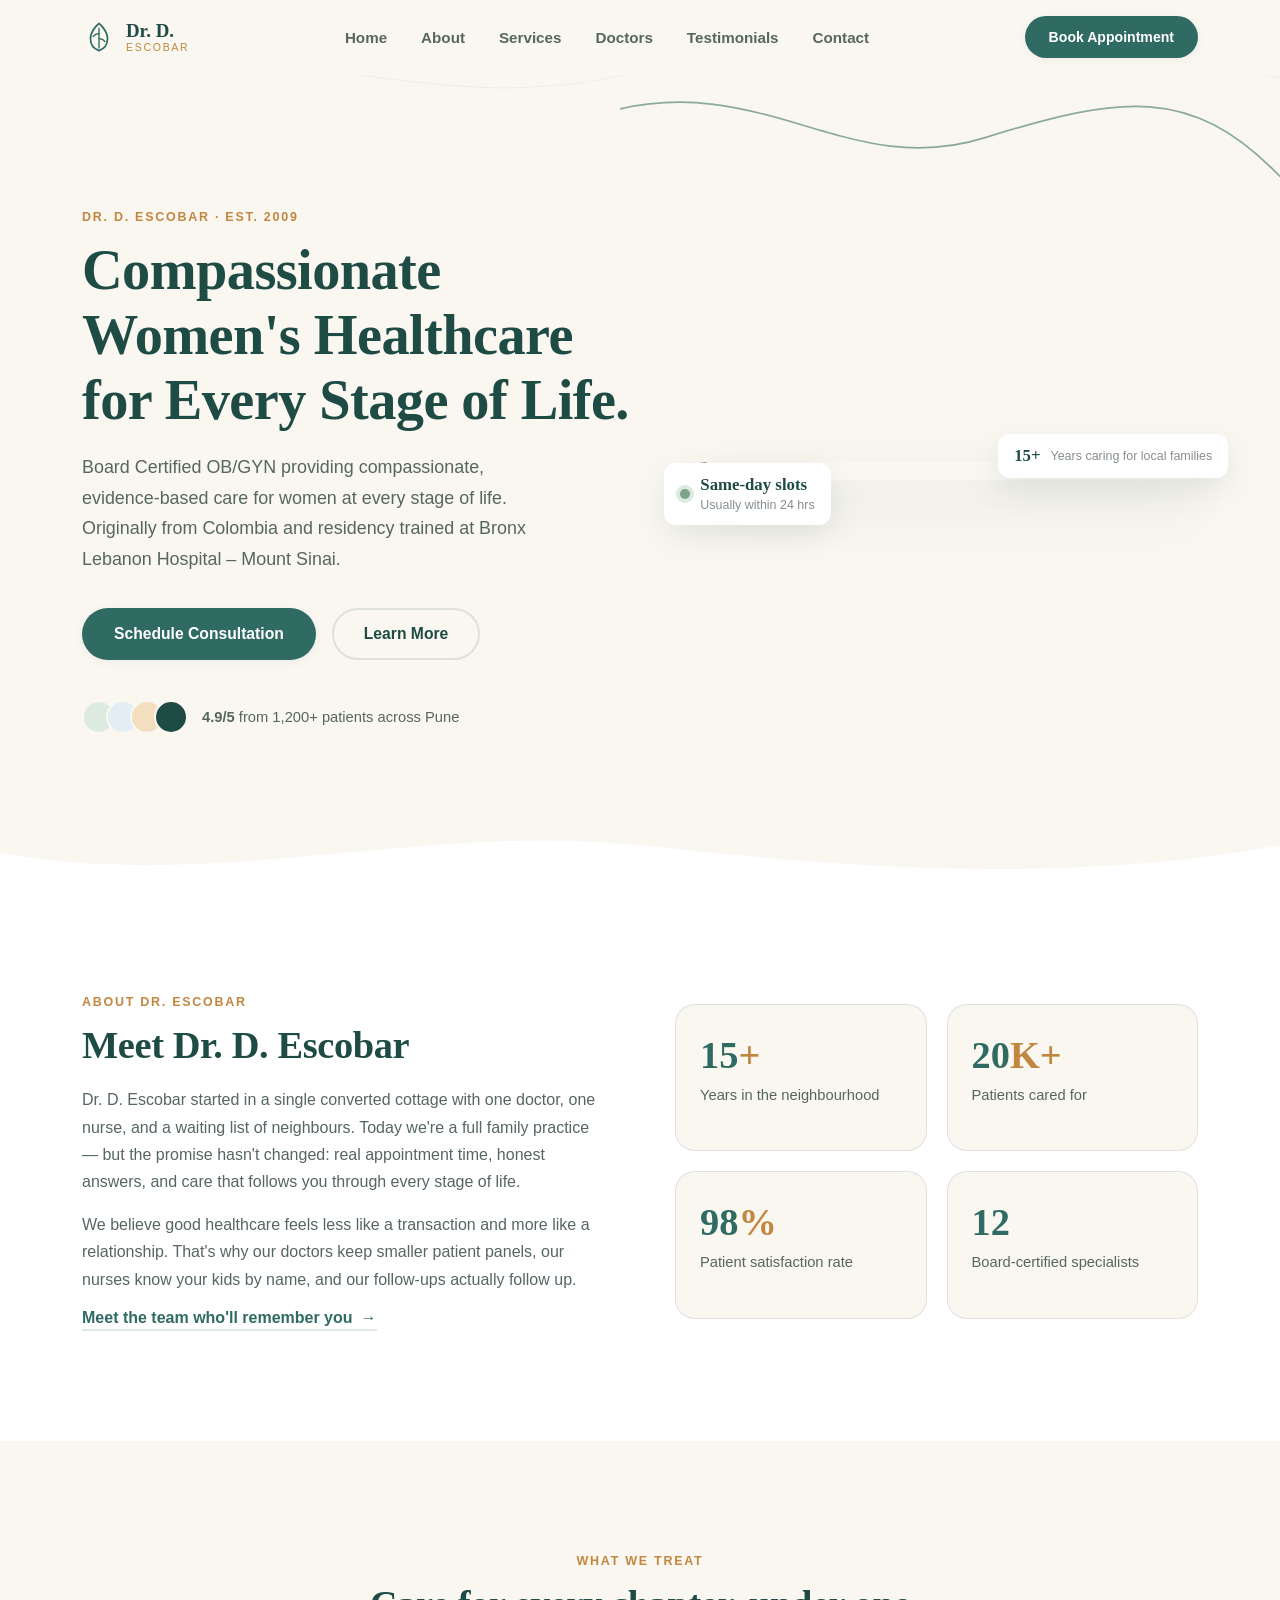
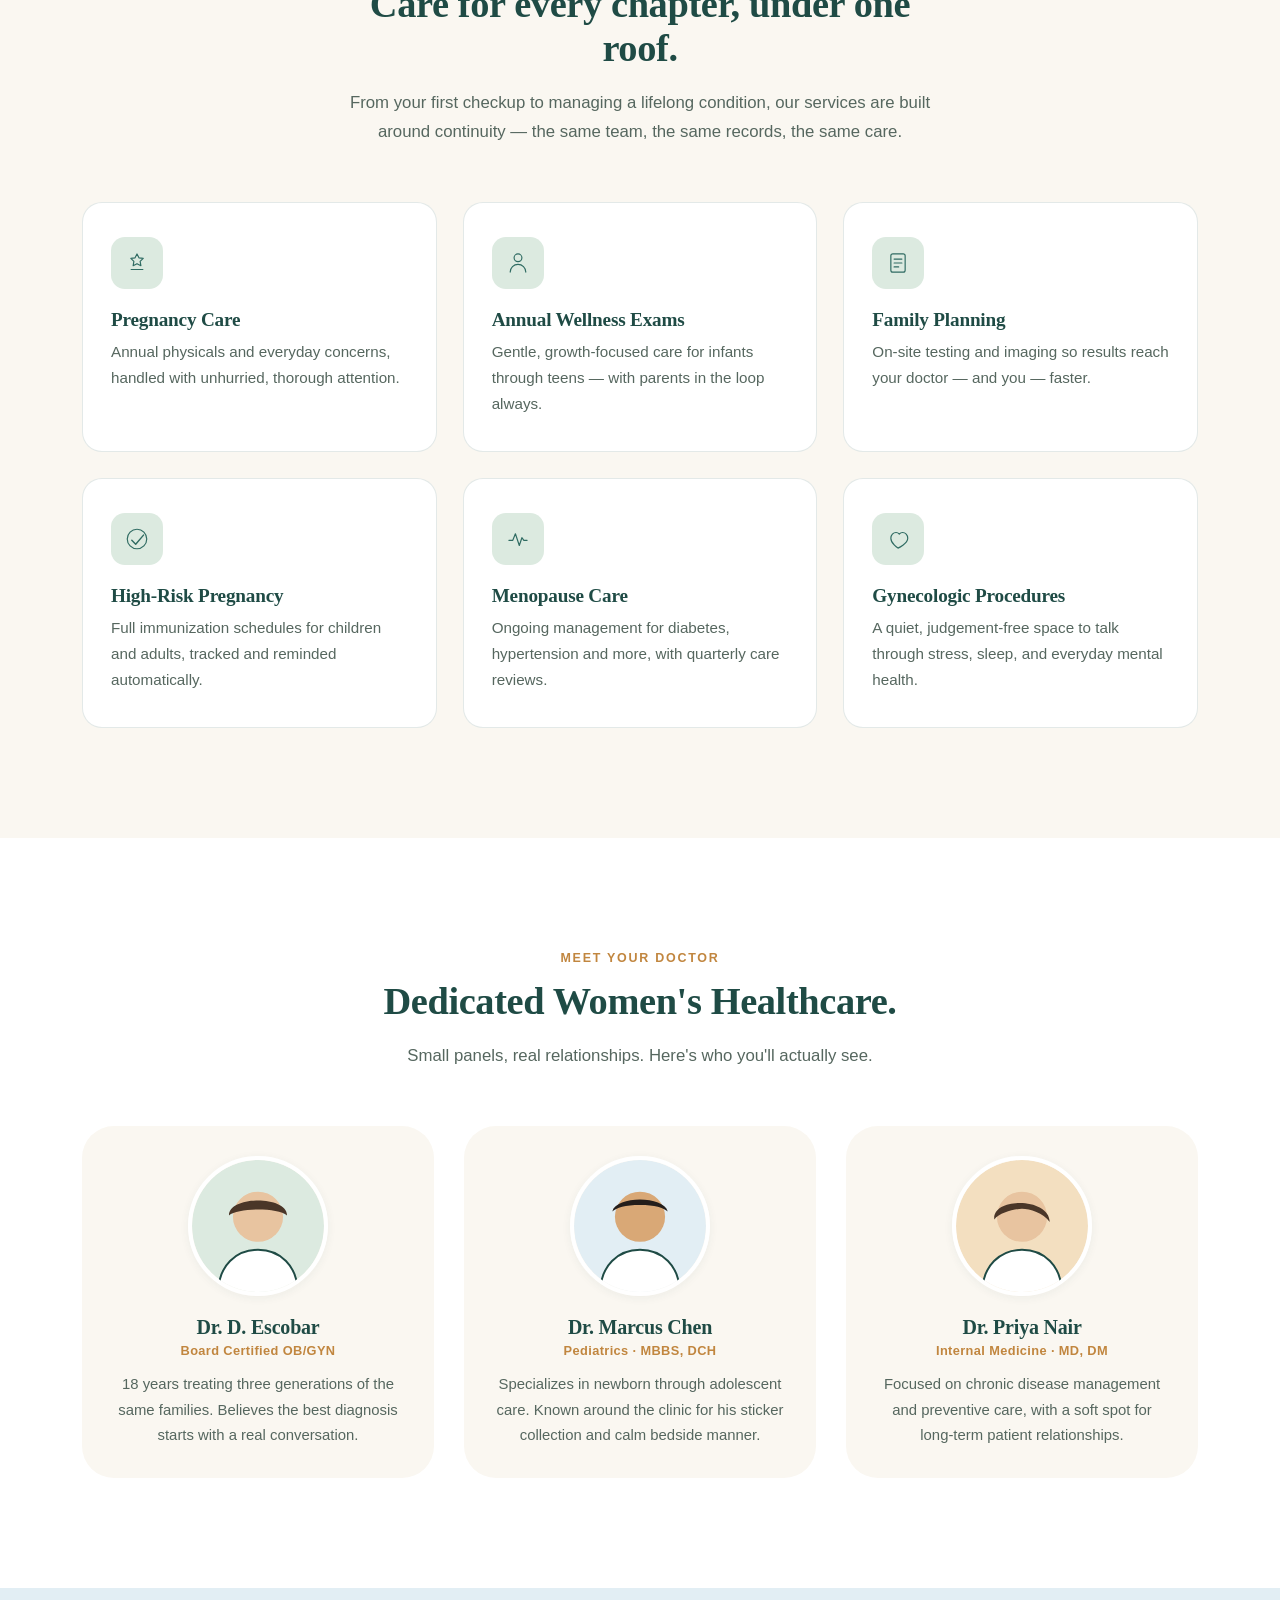
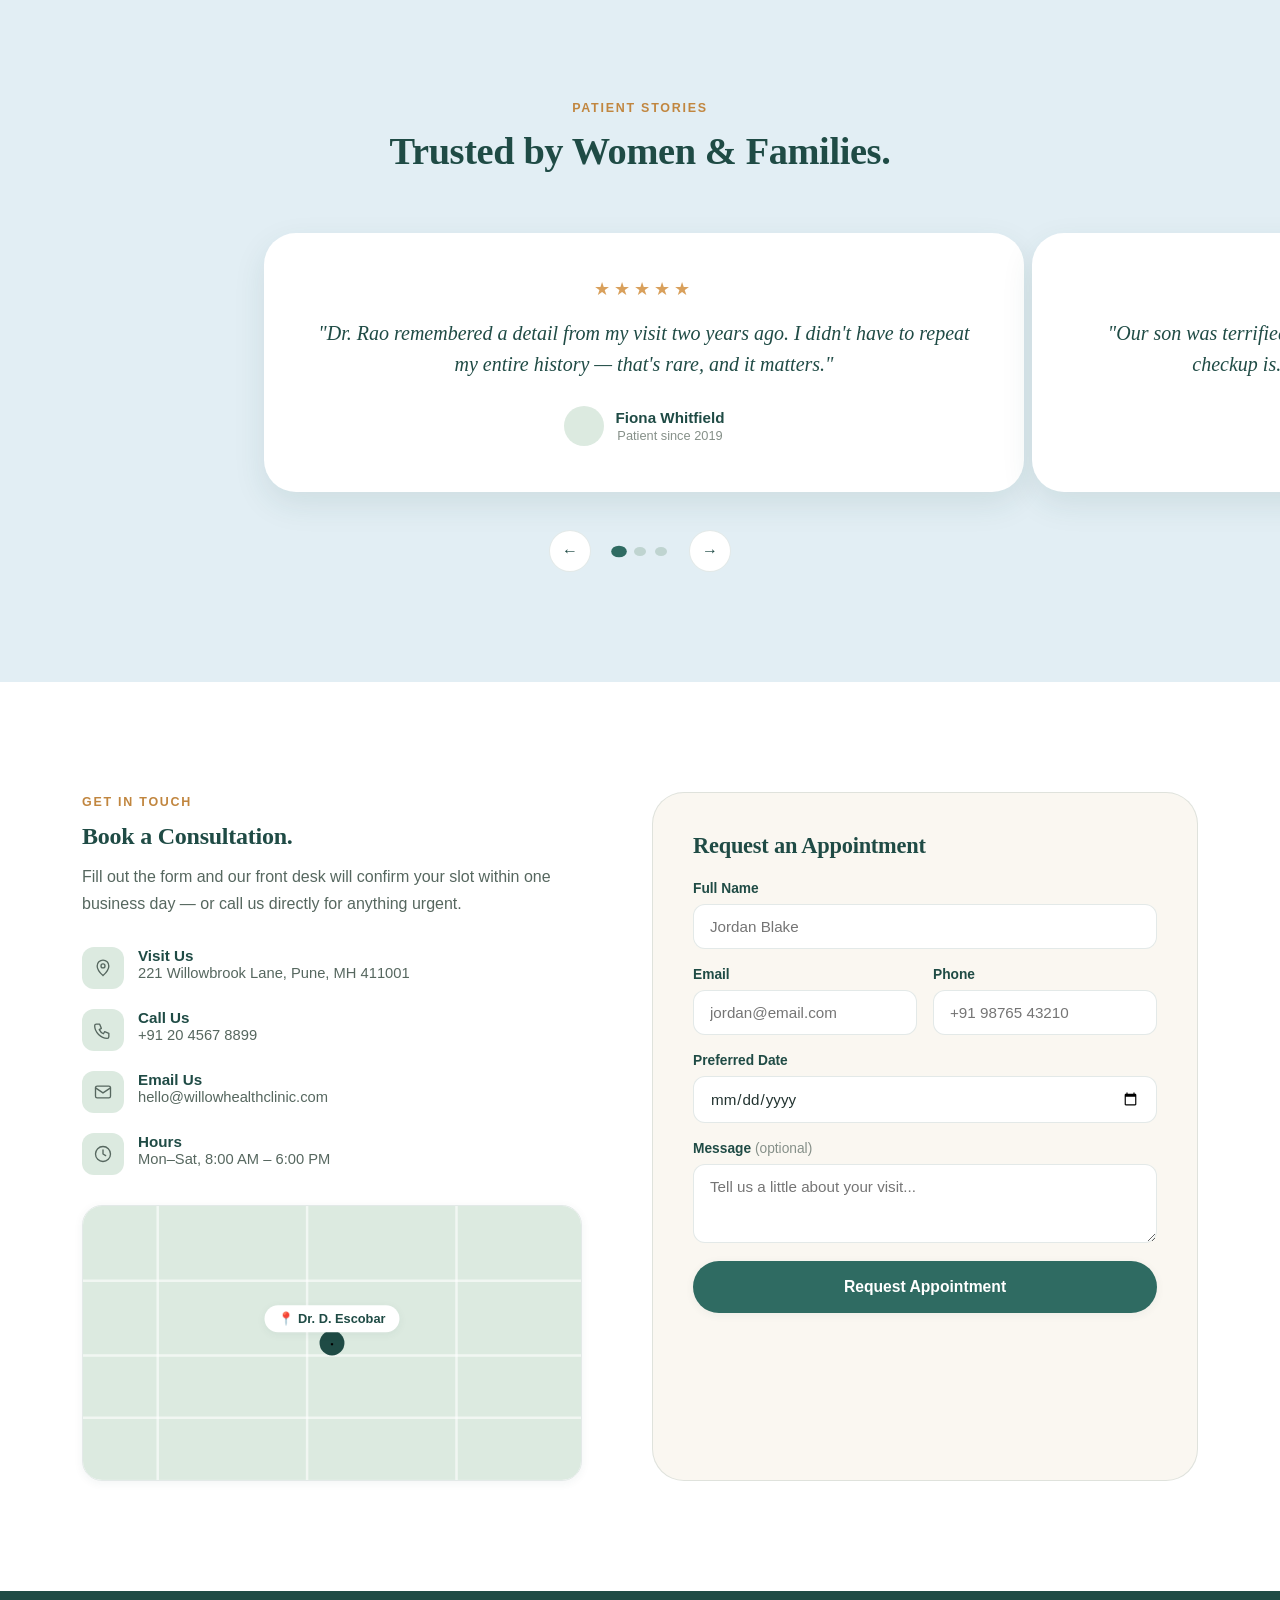
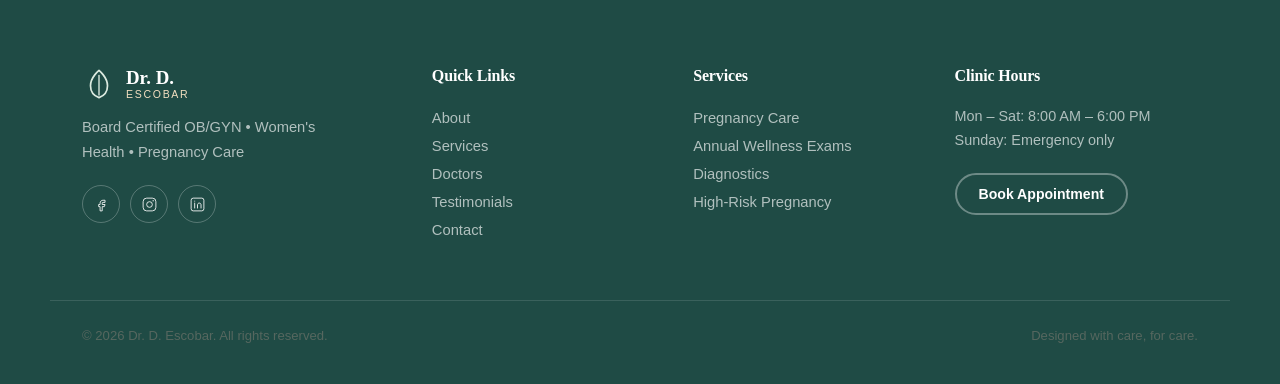
==== commit ea62d564: "Update index.html" ====
--- a/index.html
+++ b/index.html
@@ -3,7 +3,7 @@
 <head>
 <meta charset="UTF-8">
 <meta name="viewport" content="width=device-width, initial-scale=1.0">
-<title>Willow Health Clinic — Compassionate Care, Close to Home</title>
+<title>Dr. D. Escobar — Compassionate Care, Close to Home</title>
 <link rel="preconnect" href="https://fonts.googleapis.com">
 <link rel="preconnect" href="https://fonts.gstatic.com" crossorigin>
 <link href="https://fonts.googleapis.com/css2?family=Fraunces:ital,opsz,wght@0,9..144,300;0,9..144,400;0,9..144,500;0,9..144,600;0,9..144,700;1,9..144,500&family=Figtree:wght@400;500;600;700;800&display=swap" rel="stylesheet">
@@ -30,7 +30,7 @@
           <path d="M20 22C23 22 25.5 23.5 27 25.5" stroke="currentColor" stroke-width="1.4" stroke-linecap="round"/>
         </svg>
       </span>
-      <span class="brand-name">Willow&nbsp;Health<span class="brand-name-sub">Clinic</span></span>
+      <span class="brand-name">Dr.&nbsp;D.<span class="brand-name-sub">Escobar</span></span>
     </a>
 
     <nav class="nav-links" id="navLinks">
@@ -60,11 +60,11 @@
 
   <div class="hero-inner">
     <div class="hero-copy reveal">
-      <span class="eyebrow">Willow Health Clinic · Est. 2009</span>
-      <h1 class="hero-title">Compassionate care,<br>close to home.</h1>
-      <p class="hero-sub">A private family practice built on unhurried appointments, familiar faces, and medicine that treats the whole person — not just the symptom.</p>
+      <span class="eyebrow">Dr. D. Escobar · Est. 2009</span>
+      <h1 class="hero-title">Compassionate Women's Healthcare<br>for Every Stage of Life.</h1>
+      <p class="hero-sub">Board Certified OB/GYN providing compassionate, evidence-based care for women at every stage of life. Originally from Colombia and residency trained at Bronx Lebanon Hospital – Mount Sinai.</p>
       <div class="hero-cta">
-        <a href="#contact" class="btn btn-primary">Book an Appointment</a>
+        <a href="#contact" class="btn btn-primary">Schedule Consultation</a>
         <a href="#about" class="btn btn-ghost">Learn More</a>
       </div>
       <div class="hero-trust">
@@ -76,54 +76,7 @@
     </div>
 
     <div class="hero-art reveal" style="--delay:.15s">
-      <svg viewBox="0 0 480 480" class="hero-illustration" role="img" aria-label="Illustration of a doctor greeting a patient beneath a willow tree">
-        <defs>
-          <clipPath id="heroClip"><rect x="0" y="0" width="480" height="480" rx="28"/></clipPath>
-        </defs>
-        <g clip-path="url(#heroClip)">
-          <rect width="480" height="480" fill="var(--sand)"/>
-          <circle cx="240" cy="230" r="190" fill="var(--sage-light)"/>
-          <path d="M-20 380 C 100 340, 380 340, 500 380 L500 500 L-20 500 Z" fill="var(--teal-deep)"/>
-          <path d="M-20 400 C 120 365, 360 365, 500 400 L500 500 L-20 500 Z" fill="var(--teal)"/>
-          <!-- willow tree -->
-          <g transform="translate(360,150)">
-            <path d="M0 40 C -6 90 -6 140 -2 180" stroke="var(--bark)" stroke-width="8" stroke-linecap="round" fill="none"/>
-            <g stroke="var(--sage)" stroke-width="4" fill="none" stroke-linecap="round" opacity="0.9">
-              <path d="M0 20 C -30 40 -46 90 -40 150"/>
-              <path d="M6 10 C 30 35 44 90 34 150"/>
-              <path d="M-4 30 C -20 55 -28 95 -22 140"/>
-              <path d="M8 30 C 22 55 30 95 22 140"/>
-            </g>
-          </g>
-          <!-- doctor figure -->
-          <g transform="translate(150,190)">
-            <ellipse cx="0" cy="205" rx="48" ry="10" fill="rgba(31,46,44,0.08)"/>
-            <path d="M-38 200 C -38 120 -34 95 0 95 C 34 95 38 120 38 200 Z" fill="#FFFFFF" stroke="var(--teal-deep)" stroke-width="3"/>
-            <circle cx="0" cy="55" r="34" fill="var(--skin)"/>
-            <path d="M-34 45 C -34 10 34 10 34 45 C 34 20 -34 20 -34 45Z" fill="var(--hair)"/>
-            <circle cx="-12" cy="56" r="3" fill="var(--teal-deep)"/>
-            <circle cx="12" cy="56" r="3" fill="var(--teal-deep)"/>
-            <path d="M-10 68 Q0 74 10 68" stroke="var(--teal-deep)" stroke-width="2.4" fill="none" stroke-linecap="round"/>
-            <path d="M-20 95 Q0 115 20 95" stroke="var(--sky)" stroke-width="6" fill="none" stroke-linecap="round"/>
-          </g>
-          <!-- patient figure -->
-          <g transform="translate(270,205)">
-            <ellipse cx="0" cy="190" rx="42" ry="9" fill="rgba(31,46,44,0.08)"/>
-            <path d="M-34 185 C -34 115 -30 90 0 90 C 30 90 34 115 34 185 Z" fill="var(--honey)" stroke="var(--bark)" stroke-width="3"/>
-            <circle cx="0" cy="52" r="31" fill="var(--skin-2)"/>
-            <path d="M-31 40 C -31 6 31 6 31 40 C 20 24 -20 24 -31 40Z" fill="var(--hair-2)"/>
-            <circle cx="-11" cy="53" r="2.6" fill="var(--teal-deep)"/>
-            <circle cx="11" cy="53" r="2.6" fill="var(--teal-deep)"/>
-            <path d="M-8 64 Q0 68 8 64" stroke="var(--teal-deep)" stroke-width="2.2" fill="none" stroke-linecap="round"/>
-          </g>
-          <!-- floating leaf accents -->
-          <g fill="var(--honey)" opacity="0.85">
-            <ellipse cx="90" cy="90" rx="7" ry="3.5" transform="rotate(30 90 90)"/>
-            <ellipse cx="410" cy="330" rx="8" ry="4" transform="rotate(-20 410 330)"/>
-            <ellipse cx="60" cy="330" rx="6" ry="3" transform="rotate(50 60 330)"/>
-          </g>
-        </g>
-      </svg>
+      <img src="https://instagram.fpnq8-1.fna.fbcdn.net/v/t51.82787-19/720218998_18593937826060554_5292286403500279129_n.jpg" class="hero-illustration" alt="Dr. D. Escobar">
       <div class="floating-card floating-card--1">
         <span class="fc-dot"></span>
         <div><strong>Same-day slots</strong><small>Usually within 24 hrs</small></div>
@@ -144,9 +97,9 @@
 <section class="about" id="about">
   <div class="container about-grid">
     <div class="about-copy reveal">
-      <span class="eyebrow">Our Story</span>
-      <h2>Medicine that remembers your name.</h2>
-      <p>Willow Health Clinic started in a single converted cottage with one doctor, one nurse, and a waiting list of neighbours. Today we're a full family practice — but the promise hasn't changed: real appointment time, honest answers, and care that follows you through every stage of life.</p>
+      <span class="eyebrow">About Dr. Escobar</span>
+      <h2>Meet Dr. D. Escobar</h2>
+      <p>Dr. D. Escobar started in a single converted cottage with one doctor, one nurse, and a waiting list of neighbours. Today we're a full family practice — but the promise hasn't changed: real appointment time, honest answers, and care that follows you through every stage of life.</p>
       <p>We believe good healthcare feels less like a transaction and more like a relationship. That's why our doctors keep smaller patient panels, our nurses know your kids by name, and our follow-ups actually follow up.</p>
       <a href="#doctors" class="link-arrow">Meet the team who'll remember you <span>→</span></a>
     </div>
@@ -186,7 +139,7 @@
         <span class="service-icon">
           <svg viewBox="0 0 40 40" fill="none"><path d="M20 6l3 6 6.6.9-4.8 4.6 1.2 6.6L20 21l-5.9 3.1 1.1-6.6-4.7-4.6L17 12l3-6z" stroke="currentColor" stroke-width="1.8" stroke-linejoin="round"/><path d="M11 30h18" stroke="currentColor" stroke-width="1.8" stroke-linecap="round"/></svg>
         </span>
-        <h3>General Checkups</h3>
+        <h3>Pregnancy Care</h3>
         <p>Annual physicals and everyday concerns, handled with unhurried, thorough attention.</p>
       </article>
 
@@ -194,7 +147,7 @@
         <span class="service-icon">
           <svg viewBox="0 0 40 40" fill="none"><path d="M14 12c0-3.3 2.7-6 6-6s6 2.7 6 6-2.7 6-6 6-6-2.7-6-6z" stroke="currentColor" stroke-width="1.8"/><path d="M8 34c0-6.6 5.4-12 12-12s12 5.4 12 12" stroke="currentColor" stroke-width="1.8" stroke-linecap="round"/></svg>
         </span>
-        <h3>Pediatric Care</h3>
+        <h3>Annual Wellness Exams</h3>
         <p>Gentle, growth-focused care for infants through teens — with parents in the loop always.</p>
       </article>
 
@@ -202,7 +155,7 @@
         <span class="service-icon">
           <svg viewBox="0 0 40 40" fill="none"><rect x="9" y="6" width="22" height="28" rx="3" stroke="currentColor" stroke-width="1.8"/><path d="M14 14h12M14 20h12M14 26h7" stroke="currentColor" stroke-width="1.8" stroke-linecap="round"/></svg>
         </span>
-        <h3>Diagnostics &amp; Labs</h3>
+        <h3>Family Planning</h3>
         <p>On-site testing and imaging so results reach your doctor — and you — faster.</p>
       </article>
 
@@ -210,7 +163,7 @@
         <span class="service-icon">
           <svg viewBox="0 0 40 40" fill="none"><path d="M12 22l6 6 12-14" stroke="currentColor" stroke-width="2.2" stroke-linecap="round" stroke-linejoin="round"/><circle cx="20" cy="20" r="15" stroke="currentColor" stroke-width="1.8"/></svg>
         </span>
-        <h3>Vaccinations</h3>
+        <h3>High-Risk Pregnancy</h3>
         <p>Full immunization schedules for children and adults, tracked and reminded automatically.</p>
       </article>
 
@@ -218,7 +171,7 @@
         <span class="service-icon">
           <svg viewBox="0 0 40 40" fill="none"><path d="M6 22h6l4-10 6 18 4-12 3 4h5" stroke="currentColor" stroke-width="1.8" stroke-linecap="round" stroke-linejoin="round"/></svg>
         </span>
-        <h3>Chronic Care</h3>
+        <h3>Menopause Care</h3>
         <p>Ongoing management for diabetes, hypertension and more, with quarterly care reviews.</p>
       </article>
 
@@ -226,7 +179,7 @@
         <span class="service-icon">
           <svg viewBox="0 0 40 40" fill="none"><path d="M20 34s-11-6.9-11-15.3C9 13.6 12.7 10 17 10c1.9 0 3.7.9 5 2.4 1.3-1.5 3.1-2.4 5-2.4 4.3 0 8 3.6 8 8.7C35 27.1 20 34 20 34z" stroke="currentColor" stroke-width="1.8" stroke-linejoin="round"/></svg>
         </span>
-        <h3>Mental Wellness</h3>
+        <h3>Gynecologic Procedures</h3>
         <p>A quiet, judgement-free space to talk through stress, sleep, and everyday mental health.</p>
       </article>
     </div>
@@ -237,8 +190,8 @@
 <section class="doctors" id="doctors">
   <div class="container">
     <div class="section-head reveal">
-      <span class="eyebrow">Meet the Doctors</span>
-      <h2>The faces behind your care.</h2>
+      <span class="eyebrow">Meet Your Doctor</span>
+      <h2>Dedicated Women's Healthcare.</h2>
       <p class="section-lede">Small panels, real relationships. Here's who you'll actually see.</p>
     </div>
 
@@ -247,8 +200,8 @@
         <div class="doctor-photo doctor-photo--1" aria-hidden="true">
           <svg viewBox="0 0 200 200"><circle cx="100" cy="100" r="100" fill="var(--sage-light)"/><circle cx="100" cy="86" r="38" fill="var(--skin)"/><path d="M56 84c0-30 88-30 88 0-14-12-74-12-88 0Z" fill="var(--hair)"/><path d="M40 200c0-40 27-64 60-64s60 24 60 64Z" fill="#fff"/><path d="M40 200c0-40 27-64 60-64s60 24 60 64" stroke="var(--teal-deep)" stroke-width="3" fill="none"/></svg>
         </div>
-        <h3>Dr. Anika Rao</h3>
-        <span class="doctor-role">Family Medicine · MBBS, MD</span>
+        <h3>Dr. D. Escobar</h3>
+        <span class="doctor-role">Board Certified OB/GYN</span>
         <p>18 years treating three generations of the same families. Believes the best diagnosis starts with a real conversation.</p>
       </article>
 
@@ -278,7 +231,7 @@
   <div class="container">
     <div class="section-head reveal">
       <span class="eyebrow">Patient Stories</span>
-      <h2>Trusted by the families we serve.</h2>
+      <h2>Trusted by Women & Families.</h2>
     </div>
 
     <div class="carousel reveal" id="carousel">
@@ -325,7 +278,7 @@
   <div class="container contact-grid">
     <div class="contact-info reveal">
       <span class="eyebrow">Get in Touch</span>
-      <h2>Let's get you on the schedule.</h2>
+      <h2>Book a Consultation.</h2>
       <p>Fill out the form and our front desk will confirm your slot within one business day — or call us directly for anything urgent.</p>
 
       <ul class="info-list">
@@ -355,7 +308,7 @@
           <circle cx="200" cy="110" r="10" fill="var(--teal-deep)"/>
           <path d="M200 110 a1 1 0 1 0 0.001 0" />
         </svg>
-        <span class="map-pin">📍 Willow Health Clinic</span>
+        <span class="map-pin">📍 Dr. D. Escobar</span>
       </div>
     </div>
 
@@ -408,9 +361,9 @@
             <path d="M20 10V33" stroke="currentColor" stroke-width="1.6" stroke-linecap="round"/>
           </svg>
         </span>
-        <span class="brand-name">Willow&nbsp;Health<span class="brand-name-sub">Clinic</span></span>
+        <span class="brand-name">Dr.&nbsp;D.<span class="brand-name-sub">Escobar</span></span>
       </a>
-      <p>Compassionate, unhurried family medicine in the heart of Pune since 2009.</p>
+      <p>Board Certified OB/GYN • Women's Health • Pregnancy Care</p>
       <div class="social-icons">
         <a href="#" aria-label="Facebook"><svg viewBox="0 0 24 24" fill="none"><path d="M14 9h3V6h-3c-2.2 0-4 1.8-4 4v2H8v3h2v6h3v-6h3l1-3h-4v-2c0-.6.4-1 1-1z" stroke="currentColor" stroke-width="1.4" stroke-linejoin="round"/></svg></a>
         <a href="#" aria-label="Instagram"><svg viewBox="0 0 24 24" fill="none"><rect x="3" y="3" width="18" height="18" rx="5" stroke="currentColor" stroke-width="1.4"/><circle cx="12" cy="12" r="4" stroke="currentColor" stroke-width="1.4"/><circle cx="17.2" cy="6.8" r="1" fill="currentColor"/></svg></a>
@@ -429,10 +382,10 @@
 
     <div class="footer-links">
       <h4>Services</h4>
-      <a href="#services">General Checkups</a>
-      <a href="#services">Pediatric Care</a>
+      <a href="#services">Pregnancy Care</a>
+      <a href="#services">Annual Wellness Exams</a>
       <a href="#services">Diagnostics</a>
-      <a href="#services">Vaccinations</a>
+      <a href="#services">High-Risk Pregnancy</a>
     </div>
 
     <div class="footer-newsletter">
@@ -442,7 +395,7 @@
     </div>
   </div>
   <div class="footer-bottom">
-    <p>© <span id="year"></span> Willow Health Clinic. All rights reserved.</p>
+    <p>© <span id="year"></span> Dr. D. Escobar. All rights reserved.</p>
     <p class="footer-fine">Designed with care, for care.</p>
   </div>
 </footer>
--- a/style.css
+++ b/style.css
@@ -0,0 +1,765 @@
+/* =========================================================
+   WILLOW HEALTH CLINIC — Design Tokens
+   Palette:  #FAF7F1 sand · #1F4B45 teal-deep · #2F6B62 teal
+             #7FA28C sage · #8FB8CE sky · #D9A05B honey
+   Type:     Fraunces (display) + Figtree (body)
+   Signature: hand-drawn willow branch line motif that grows
+              on load and recurs as section dividers.
+   ========================================================= */
+
+:root{
+  --sand: #FAF7F1;
+  --white: #FFFFFF;
+
+  --teal-deep: #1F4B45;
+  --teal: #2F6B62;
+  --teal-soft: #3E7C71;
+
+  --sage: #7FA28C;
+  --sage-light: #DCEAE0;
+
+  --sky: #8FB8CE;
+  --sky-light: #E2EEF4;
+
+  --honey: #D9A05B;
+  --honey-light: #F3DFC0;
+  --honey-deep: #C1863F;
+
+  --bark: #8B6A4F;
+  --skin: #E8C4A0;
+  --skin-2: #D9A876;
+  --hair: #4A3628;
+  --hair-2: #241E1B;
+
+  --text: #223330;
+  --text-soft: #56675f;
+  --text-faint: #869089;
+
+  --border: rgba(31,75,69,0.12);
+
+  --shadow-sm: 0 2px 10px rgba(31,75,69,0.06);
+  --shadow-md: 0 12px 32px rgba(31,75,69,0.10);
+  --shadow-lg: 0 24px 60px rgba(31,75,69,0.14);
+
+  --radius-sm: 12px;
+  --radius-md: 20px;
+  --radius-lg: 32px;
+
+  --container: 1180px;
+
+  --ff-display: "Fraunces", Georgia, serif;
+  --ff-body: "Figtree", -apple-system, BlinkMacSystemFont, "Segoe UI", sans-serif;
+}
+
+*, *::before, *::after{ box-sizing: border-box; }
+html{ scroll-behavior: smooth; }
+@media (prefers-reduced-motion: reduce){
+  html{ scroll-behavior: auto; }
+  *{ animation-duration: 0.001ms !important; animation-iteration-count: 1 !important; transition-duration: 0.001ms !important; }
+}
+
+body{
+  margin:0;
+  font-family: var(--ff-body);
+  color: var(--text);
+  background: var(--sand);
+  -webkit-font-smoothing: antialiased;
+  overflow-x: hidden;
+}
+
+h1,h2,h3,h4{
+  font-family: var(--ff-display);
+  color: var(--teal-deep);
+  line-height: 1.15;
+  margin: 0 0 .5em;
+  font-weight: 600;
+  letter-spacing: -0.01em;
+}
+p{ margin: 0 0 1em; color: var(--text-soft); line-height: 1.7; }
+a{ color: inherit; text-decoration: none; }
+ul{ list-style: none; margin:0; padding:0; }
+img, svg{ display:block; max-width: 100%; }
+button{ font-family: inherit; cursor: pointer; }
+
+.container{
+  max-width: var(--container);
+  margin: 0 auto;
+  padding: 0 32px;
+}
+
+.eyebrow{
+  display: inline-block;
+  font-family: var(--ff-body);
+  font-weight: 700;
+  font-size: 0.78rem;
+  letter-spacing: 0.14em;
+  text-transform: uppercase;
+  color: var(--honey-deep);
+  margin-bottom: 14px;
+}
+
+/* ---------- Buttons ---------- */
+.btn{
+  display: inline-flex;
+  align-items: center;
+  justify-content: center;
+  gap: 8px;
+  padding: 15px 30px;
+  border-radius: 999px;
+  font-weight: 700;
+  font-size: 0.98rem;
+  border: 2px solid transparent;
+  transition: transform .25s cubic-bezier(.2,.9,.3,1.3), box-shadow .25s ease, background .25s ease, color .25s ease, border-color .25s ease;
+  white-space: nowrap;
+}
+.btn-primary{
+  background: var(--teal);
+  color: var(--white);
+  box-shadow: var(--shadow-sm);
+}
+.btn-primary:hover{
+  background: var(--teal-deep);
+  transform: translateY(-3px);
+  box-shadow: var(--shadow-md);
+}
+.btn-ghost{
+  background: transparent;
+  color: var(--teal-deep);
+  border-color: var(--border);
+}
+.btn-ghost:hover{
+  border-color: var(--teal);
+  background: var(--white);
+  transform: translateY(-3px);
+}
+.btn-small{ padding: 11px 22px; font-size: 0.88rem; }
+.btn-full{ width: 100%; }
+.btn-outline-light{
+  background: transparent;
+  color: var(--white);
+  border-color: rgba(255,255,255,0.35);
+}
+.btn-outline-light:hover{
+  background: rgba(255,255,255,0.12);
+  border-color: rgba(255,255,255,0.6);
+  transform: translateY(-3px);
+}
+
+.link-arrow{
+  display: inline-flex;
+  align-items: center;
+  gap: 8px;
+  font-weight: 700;
+  color: var(--teal);
+  padding-bottom: 2px;
+  border-bottom: 2px solid var(--sage-light);
+  transition: border-color .25s ease, gap .25s ease, color .25s ease;
+}
+.link-arrow span{ transition: transform .25s ease; }
+.link-arrow:hover{ border-color: var(--teal); gap: 12px; }
+.link-arrow:hover span{ transform: translateX(2px); }
+
+/* ---------- Ambient background branch ---------- */
+.branch-ambient{
+  position: fixed;
+  inset: 0;
+  pointer-events: none;
+  z-index: 0;
+  opacity: 0.5;
+}
+.branch-ambient svg{ width: 100%; height: 100%; }
+.branch-line{
+  fill: none;
+  stroke: var(--sage);
+  stroke-width: 1.2;
+  opacity: 0.18;
+}
+
+/* ---------- Reveal on scroll ---------- */
+.reveal{
+  opacity: 0;
+  transform: translateY(26px);
+  transition: opacity .8s cubic-bezier(.2,.7,.2,1), transform .8s cubic-bezier(.2,.7,.2,1);
+  transition-delay: var(--delay, 0s);
+}
+.reveal.in-view{ opacity: 1; transform: translateY(0); }
+
+/* ---------- Navbar ---------- */
+.navbar{
+  position: sticky;
+  top: 0;
+  z-index: 100;
+  background: rgba(250,247,241,0.85);
+  backdrop-filter: blur(10px);
+  border-bottom: 1px solid transparent;
+  transition: border-color .3s ease, box-shadow .3s ease, background .3s ease;
+}
+.navbar.scrolled{
+  border-color: var(--border);
+  box-shadow: 0 4px 20px rgba(31,75,69,0.06);
+}
+.nav-inner{
+  max-width: var(--container);
+  margin: 0 auto;
+  padding: 16px 32px;
+  display: flex;
+  align-items: center;
+  justify-content: space-between;
+  gap: 24px;
+}
+.brand{
+  display: flex;
+  align-items: center;
+  gap: 10px;
+  color: var(--teal-deep);
+}
+.brand-mark{ width: 34px; height: 34px; color: var(--teal); flex-shrink: 0; }
+.brand-mark svg{ width: 100%; height: 100%; }
+.brand-name{
+  font-family: var(--ff-display);
+  font-weight: 600;
+  font-size: 1.18rem;
+  line-height: 1.1;
+  display: flex;
+  flex-direction: column;
+}
+.brand-name-sub{
+  font-family: var(--ff-body);
+  font-weight: 500;
+  font-size: 0.66rem;
+  letter-spacing: 0.16em;
+  text-transform: uppercase;
+  color: var(--honey-deep);
+}
+
+.nav-links{ display: flex; align-items: center; gap: 34px; }
+.nav-link{
+  font-weight: 600;
+  font-size: 0.95rem;
+  color: var(--text-soft);
+  position: relative;
+  padding: 4px 0;
+  transition: color .2s ease;
+}
+.nav-link::after{
+  content:"";
+  position: absolute;
+  left: 0; right: 100%;
+  bottom: -2px;
+  height: 2px;
+  background: var(--honey);
+  border-radius: 2px;
+  transition: right .25s ease;
+}
+.nav-link:hover{ color: var(--teal-deep); }
+.nav-link:hover::after{ right: 0; }
+
+.nav-actions{ display: flex; align-items: center; gap: 14px; }
+
+.hamburger{
+  display: none;
+  flex-direction: column;
+  justify-content: center;
+  gap: 5px;
+  width: 38px;
+  height: 38px;
+  background: none;
+  border: none;
+  padding: 0;
+}
+.hamburger span{
+  width: 22px;
+  height: 2px;
+  background: var(--teal-deep);
+  border-radius: 2px;
+  transition: transform .3s ease, opacity .3s ease;
+  margin: 0 auto;
+}
+.hamburger.open span:nth-child(1){ transform: translateY(7px) rotate(45deg); }
+.hamburger.open span:nth-child(2){ opacity: 0; }
+.hamburger.open span:nth-child(3){ transform: translateY(-7px) rotate(-45deg); }
+
+/* ---------- Hero ---------- */
+.hero{
+  position: relative;
+  padding: 76px 0 0;
+  overflow: hidden;
+}
+.hero-branch{
+  position: absolute;
+  top: -40px; right: -120px;
+  width: 780px;
+  height: 600px;
+  opacity: 0.9;
+  pointer-events: none;
+}
+#heroBranchPath{
+  fill: none;
+  stroke: var(--sage);
+  stroke-width: 2;
+  stroke-linecap: round;
+  stroke-dasharray: 1400;
+  stroke-dashoffset: 1400;
+  animation: draw-branch 2.6s cubic-bezier(.3,.7,.2,1) forwards .3s;
+}
+@keyframes draw-branch{ to{ stroke-dashoffset: 0; } }
+
+.hero-inner{
+  max-width: var(--container);
+  margin: 0 auto;
+  padding: 56px 32px 90px;
+  display: grid;
+  grid-template-columns: 1.05fr 0.95fr;
+  gap: 56px;
+  align-items: center;
+  position: relative;
+  z-index: 1;
+}
+.hero-title{
+  font-size: clamp(2.4rem, 4.4vw, 3.6rem);
+  margin-bottom: 20px;
+}
+.hero-sub{
+  font-size: 1.12rem;
+  max-width: 480px;
+  margin-bottom: 34px;
+}
+.hero-cta{ display: flex; gap: 16px; flex-wrap: wrap; margin-bottom: 40px; }
+.hero-trust{ display: flex; align-items: center; gap: 14px; }
+.hero-trust p{ margin: 0; font-size: 0.92rem; }
+.avatar-stack{ display: flex; }
+.avatar-stack span{
+  width: 34px; height: 34px;
+  border-radius: 50%;
+  border: 2px solid var(--sand);
+  margin-left: -10px;
+  background: linear-gradient(135deg, var(--sage-light), var(--sky-light));
+}
+.avatar-stack span:first-child{ margin-left: 0; }
+.avatar-stack span:nth-child(1){ background: var(--sage-light); }
+.avatar-stack span:nth-child(2){ background: var(--sky-light); }
+.avatar-stack span:nth-child(3){ background: var(--honey-light); }
+.avatar-stack span:nth-child(4){ background: var(--teal-deep); }
+
+.hero-art{ position: relative; }
+.hero-illustration{
+  border-radius: var(--radius-lg);
+  box-shadow: var(--shadow-lg);
+  width: 100%;
+  height: auto;
+}
+.floating-card{
+  position: absolute;
+  background: var(--white);
+  border-radius: var(--radius-sm);
+  box-shadow: var(--shadow-md);
+  padding: 12px 16px;
+  display: flex;
+  align-items: center;
+  gap: 10px;
+  animation: float 5s ease-in-out infinite;
+}
+.floating-card strong{ display:block; font-family: var(--ff-display); color: var(--teal-deep); font-size: 1.05rem; }
+.floating-card small{ color: var(--text-faint); font-size: 0.78rem; }
+.floating-card--1{ top: 10%; left: -6%; animation-delay: .2s; }
+.floating-card--2{ bottom: 8%; right: -6%; text-align: center; animation-delay: 1s; }
+.fc-dot{ width: 10px; height: 10px; border-radius: 50%; background: var(--sage); box-shadow: 0 0 0 4px var(--sage-light); }
+@keyframes float{
+  0%, 100%{ transform: translateY(0); }
+  50%{ transform: translateY(-10px); }
+}
+
+.section-divider{ display: block; width: 100%; height: 70px; margin-top: -2px; }
+
+/* ---------- Section shared ---------- */
+section{ position: relative; z-index: 1; }
+.section-head{ max-width: 620px; margin: 0 auto 56px; text-align: center; }
+.section-head h2{ font-size: clamp(1.9rem, 3vw, 2.5rem); }
+.section-lede{ font-size: 1.05rem; }
+
+/* ---------- About ---------- */
+.about{ background: var(--white); padding: 100px 0 110px; }
+.about-grid{
+  display: grid;
+  grid-template-columns: 1fr 1fr;
+  gap: 70px;
+  align-items: center;
+}
+.about-copy h2{ font-size: clamp(1.9rem, 3vw, 2.5rem); }
+.stat-grid{
+  display: grid;
+  grid-template-columns: 1fr 1fr;
+  gap: 20px;
+}
+.stat-card{
+  background: var(--sand);
+  border-radius: var(--radius-md);
+  padding: 28px 24px;
+  transition: transform .3s ease, box-shadow .3s ease;
+  border: 1px solid var(--border);
+}
+.stat-card:hover{ transform: translateY(-6px); box-shadow: var(--shadow-md); }
+.stat-num{
+  font-family: var(--ff-display);
+  font-size: 2.4rem;
+  font-weight: 600;
+  color: var(--teal);
+}
+.stat-suffix{
+  font-family: var(--ff-display);
+  font-size: 2.4rem;
+  font-weight: 600;
+  color: var(--honey-deep);
+}
+.stat-card p{ margin-top: 6px; font-size: 0.92rem; }
+
+/* ---------- Services ---------- */
+.services{ padding: 110px 0; background: var(--sand); }
+.services-grid{
+  display: grid;
+  grid-template-columns: repeat(3, 1fr);
+  gap: 26px;
+}
+.service-card{
+  background: var(--white);
+  border-radius: var(--radius-md);
+  padding: 34px 28px;
+  border: 1px solid var(--border);
+  transition: transform .35s cubic-bezier(.2,.8,.3,1.1), box-shadow .35s ease, border-color .35s ease;
+}
+.service-card:hover{
+  transform: translateY(-8px);
+  box-shadow: var(--shadow-md);
+  border-color: transparent;
+}
+.service-icon{
+  display: inline-flex;
+  align-items: center;
+  justify-content: center;
+  width: 52px; height: 52px;
+  border-radius: 14px;
+  background: var(--sage-light);
+  color: var(--teal);
+  margin-bottom: 20px;
+  transition: background .3s ease, color .3s ease, transform .3s ease;
+}
+.service-icon svg{ width: 26px; height: 26px; }
+.service-card:hover .service-icon{
+  background: var(--teal);
+  color: var(--white);
+  transform: rotate(-6deg) scale(1.05);
+}
+.service-card h3{ font-size: 1.2rem; margin-bottom: 8px; }
+.service-card p{ font-size: 0.95rem; margin: 0; }
+
+/* ---------- Doctors ---------- */
+.doctors{ padding: 110px 0; background: var(--white); }
+.doctors-grid{
+  display: grid;
+  grid-template-columns: repeat(3, 1fr);
+  gap: 30px;
+}
+.doctor-card{
+  background: var(--sand);
+  border-radius: var(--radius-lg);
+  padding: 30px;
+  text-align: center;
+  transition: transform .35s ease, box-shadow .35s ease;
+}
+.doctor-card:hover{ transform: translateY(-8px); box-shadow: var(--shadow-md); }
+.doctor-photo{
+  width: 140px; height: 140px;
+  margin: 0 auto 20px;
+  border-radius: 50%;
+  overflow: hidden;
+  box-shadow: var(--shadow-sm);
+  border: 4px solid var(--white);
+  transition: transform .35s ease;
+}
+.doctor-card:hover .doctor-photo{ transform: scale(1.04); }
+.doctor-card h3{ font-size: 1.25rem; margin-bottom: 4px; }
+.doctor-role{
+  display: block;
+  font-size: 0.8rem;
+  font-weight: 700;
+  letter-spacing: 0.03em;
+  color: var(--honey-deep);
+  margin-bottom: 14px;
+}
+.doctor-card p{ font-size: 0.93rem; margin: 0; }
+
+/* ---------- Testimonials ---------- */
+.testimonials{ padding: 110px 0; background: var(--sky-light); position: relative; }
+.carousel{ max-width: 760px; margin: 0 auto; }
+.carousel-track{
+  display: flex;
+  transition: transform .55s cubic-bezier(.3,.8,.2,1);
+}
+.testimonial-card{
+  flex: 0 0 100%;
+  background: var(--white);
+  border-radius: var(--radius-lg);
+  padding: 46px 48px;
+  text-align: center;
+  margin: 4px;
+  box-shadow: var(--shadow-md);
+}
+.stars{ color: var(--honey); letter-spacing: 4px; margin-bottom: 18px; font-size: 1.1rem; }
+.testimonial-card blockquote{
+  font-family: var(--ff-display);
+  font-style: italic;
+  font-weight: 500;
+  font-size: 1.25rem;
+  color: var(--teal-deep);
+  margin: 0 0 26px;
+  line-height: 1.55;
+}
+.testimonial-card figcaption{
+  display: flex;
+  align-items: center;
+  justify-content: center;
+  gap: 12px;
+}
+.quote-avatar{ width: 40px; height: 40px; border-radius: 50%; }
+.testimonial-card figcaption strong{ display: block; font-size: 0.95rem; color: var(--teal-deep); }
+.testimonial-card figcaption small{ color: var(--text-faint); font-size: 0.8rem; }
+
+.carousel-controls{
+  display: flex;
+  align-items: center;
+  justify-content: center;
+  gap: 22px;
+  margin-top: 34px;
+}
+.carousel-btn{
+  width: 42px; height: 42px;
+  border-radius: 50%;
+  border: 1px solid var(--border);
+  background: var(--white);
+  color: var(--teal-deep);
+  font-size: 1rem;
+  transition: background .25s ease, color .25s ease, transform .25s ease;
+}
+.carousel-btn:hover{ background: var(--teal); color: var(--white); transform: scale(1.08); }
+.carousel-dots{ display: flex; gap: 9px; }
+.carousel-dots button{
+  width: 9px; height: 9px;
+  border-radius: 50%;
+  background: var(--sage);
+  opacity: 0.35;
+  border: none;
+  transition: opacity .25s ease, transform .25s ease;
+}
+.carousel-dots button.active{ opacity: 1; transform: scale(1.3); background: var(--teal); }
+
+/* ---------- Contact ---------- */
+.contact{ padding: 110px 0; background: var(--white); }
+.contact-grid{
+  display: grid;
+  grid-template-columns: 1fr 1fr;
+  gap: 70px;
+}
+.info-list{ margin: 30px 0; display: flex; flex-direction: column; gap: 20px; }
+.info-list li{ display: flex; align-items: flex-start; gap: 14px; }
+.info-icon{
+  width: 42px; height: 42px;
+  border-radius: 12px;
+  background: var(--sage-light);
+  color: var(--teal);
+  display: flex;
+  align-items: center;
+  justify-content: center;
+  flex-shrink: 0;
+}
+.info-icon svg{ width: 20px; height: 20px; }
+.info-list strong{ display: block; color: var(--teal-deep); font-size: 0.95rem; }
+.info-list span{ color: var(--text-soft); font-size: 0.92rem; }
+
+.map-placeholder{
+  position: relative;
+  border-radius: var(--radius-md);
+  overflow: hidden;
+  box-shadow: var(--shadow-sm);
+  border: 1px solid var(--border);
+}
+.map-pin{
+  position: absolute;
+  top: 50%; left: 50%;
+  transform: translate(-50%, -140%);
+  background: var(--white);
+  padding: 6px 14px;
+  border-radius: 999px;
+  font-size: 0.8rem;
+  font-weight: 700;
+  color: var(--teal-deep);
+  box-shadow: var(--shadow-sm);
+  white-space: nowrap;
+}
+
+.contact-form{
+  background: var(--sand);
+  border-radius: var(--radius-lg);
+  padding: 40px;
+  border: 1px solid var(--border);
+}
+.contact-form h3{ font-size: 1.4rem; margin-bottom: 22px; }
+.form-row{ margin-bottom: 18px; }
+.form-row--split{ display: grid; grid-template-columns: 1fr 1fr; gap: 16px; }
+.form-row label{ display: flex; flex-direction: column; gap: 8px; font-size: 0.86rem; font-weight: 700; color: var(--teal-deep); }
+.form-row label em{ color: var(--text-faint); font-weight: 500; font-style: normal; }
+.form-row input, .form-row textarea{
+  font-family: var(--ff-body);
+  font-size: 0.95rem;
+  padding: 13px 16px;
+  border-radius: 12px;
+  border: 1.5px solid var(--border);
+  background: var(--white);
+  color: var(--text);
+  resize: vertical;
+  transition: border-color .25s ease, box-shadow .25s ease;
+}
+.form-row input:focus, .form-row textarea:focus{
+  outline: none;
+  border-color: var(--teal);
+  box-shadow: 0 0 0 4px var(--sage-light);
+}
+.form-success{
+  display: none;
+  margin: 16px 0 0;
+  padding: 12px 16px;
+  border-radius: 12px;
+  background: var(--sage-light);
+  color: var(--teal-deep);
+  font-weight: 600;
+  font-size: 0.9rem;
+  text-align: center;
+}
+.form-success.show{ display: block; animation: pop-in .4s ease; }
+@keyframes pop-in{ from{ opacity: 0; transform: translateY(-6px);} to{ opacity:1; transform: translateY(0);} }
+
+/* ---------- Footer ---------- */
+.footer{ background: var(--teal-deep); color: rgba(255,255,255,0.82); padding: 76px 0 0; }
+.footer-grid{
+  display: grid;
+  grid-template-columns: 1.4fr 1fr 1fr 1.1fr;
+  gap: 40px;
+  padding-bottom: 56px;
+  border-bottom: 1px solid rgba(255,255,255,0.12);
+}
+.brand--footer{ color: var(--white); margin-bottom: 14px; }
+.brand--footer .brand-mark{ color: var(--sage-light); }
+.brand--footer .brand-name-sub{ color: var(--honey-light); }
+.footer-brand p{ color: rgba(255,255,255,0.65); font-size: 0.92rem; max-width: 280px; margin: 14px 0 20px; }
+.social-icons{ display: flex; gap: 10px; }
+.social-icons a{
+  width: 38px; height: 38px;
+  border-radius: 50%;
+  border: 1px solid rgba(255,255,255,0.25);
+  display: flex; align-items: center; justify-content: center;
+  color: rgba(255,255,255,0.85);
+  transition: background .25s ease, transform .25s ease, border-color .25s ease;
+}
+.social-icons svg{ width: 17px; height: 17px; }
+.social-icons a:hover{ background: var(--sage); border-color: var(--sage); transform: translateY(-3px); }
+
+.footer-links h4, .footer-newsletter h4{
+  font-family: var(--ff-display);
+  color: var(--white);
+  font-size: 1rem;
+  margin-bottom: 18px;
+  font-weight: 600;
+}
+.footer-links{ display: flex; flex-direction: column; }
+.footer-links a{
+  color: rgba(255,255,255,0.65);
+  font-size: 0.92rem;
+  padding: 6px 0;
+  transition: color .2s ease, padding-left .2s ease;
+}
+.footer-links a:hover{ color: var(--white); padding-left: 4px; }
+.footer-newsletter p{ color: rgba(255,255,255,0.65); font-size: 0.9rem; margin-bottom: 20px; }
+
+.footer-bottom{
+  display: flex;
+  align-items: center;
+  justify-content: space-between;
+  padding: 24px 32px;
+  max-width: var(--container);
+  margin: 0 auto;
+  font-size: 0.82rem;
+  color: rgba(255,255,255,0.55);
+}
+
+/* ---------- Scroll to top ---------- */
+.scroll-top{
+  position: fixed;
+  bottom: 28px; right: 28px;
+  width: 46px; height: 46px;
+  border-radius: 50%;
+  background: var(--teal);
+  color: var(--white);
+  border: none;
+  box-shadow: var(--shadow-md);
+  font-size: 1.1rem;
+  display: flex;
+  align-items: center;
+  justify-content: center;
+  opacity: 0;
+  pointer-events: none;
+  transform: translateY(10px);
+  transition: opacity .3s ease, transform .3s ease, background .3s ease;
+  z-index: 90;
+}
+.scroll-top.show{ opacity: 1; pointer-events: auto; transform: translateY(0); }
+.scroll-top:hover{ background: var(--teal-deep); }
+
+/* =========================================================
+   Responsive
+   ========================================================= */
+@media (max-width: 980px){
+  .hero-inner{ grid-template-columns: 1fr; }
+  .hero-art{ order: -1; max-width: 460px; margin: 0 auto; }
+  .about-grid{ grid-template-columns: 1fr; }
+  .services-grid{ grid-template-columns: repeat(2, 1fr); }
+  .doctors-grid{ grid-template-columns: repeat(2, 1fr); }
+  .contact-grid{ grid-template-columns: 1fr; }
+  .footer-grid{ grid-template-columns: 1fr 1fr; }
+}
+
+@media (max-width: 760px){
+  .nav-links{
+    position: fixed;
+    top: 72px; left: 0; right: 0;
+    background: var(--white);
+    flex-direction: column;
+    align-items: flex-start;
+    gap: 4px;
+    padding: 16px 28px 24px;
+    box-shadow: var(--shadow-md);
+    transform: translateY(-14px);
+    opacity: 0;
+    pointer-events: none;
+    transition: opacity .25s ease, transform .25s ease;
+  }
+  .nav-links.open{ opacity: 1; transform: translateY(0); pointer-events: auto; }
+  .nav-link{ width: 100%; padding: 12px 0; border-bottom: 1px solid var(--border); }
+  .nav-actions .btn-small{ display: none; }
+  .hamburger{ display: flex; }
+
+  .services-grid{ grid-template-columns: 1fr; }
+  .doctors-grid{ grid-template-columns: 1fr; }
+  .stat-grid{ grid-template-columns: 1fr 1fr; }
+  .form-row--split{ grid-template-columns: 1fr; }
+  .footer-grid{ grid-template-columns: 1fr; }
+  .footer-bottom{ flex-direction: column; gap: 8px; text-align: center; }
+  .floating-card{ display: none; }
+  .testimonial-card{ padding: 32px 24px; }
+  .hero-illustration{ display: none; }
+}
+
+@media (max-width: 480px){
+  .container{ padding: 0 20px; }
+  .nav-inner{ padding: 14px 20px; }
+  .hero-inner{ padding: 40px 20px 60px; }
+  .hero-title{ font-size: 2.1rem; }
+}
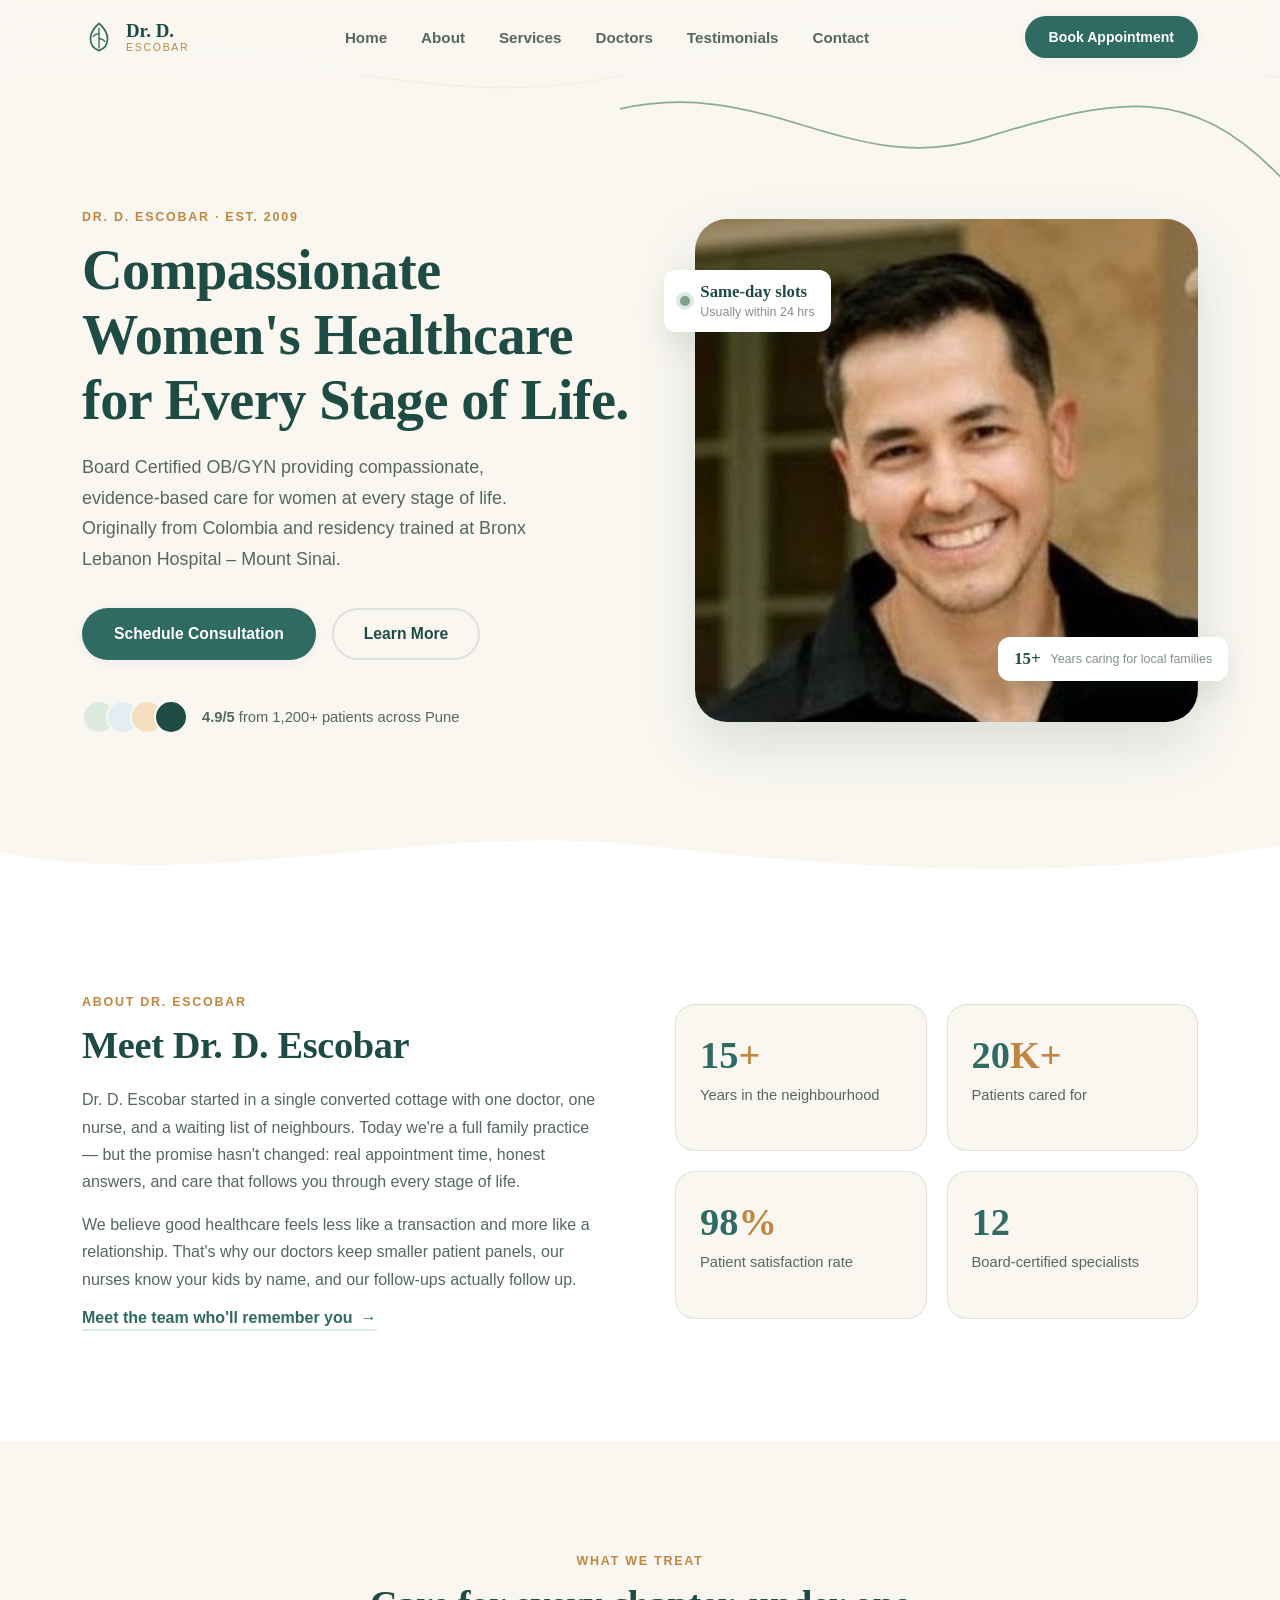
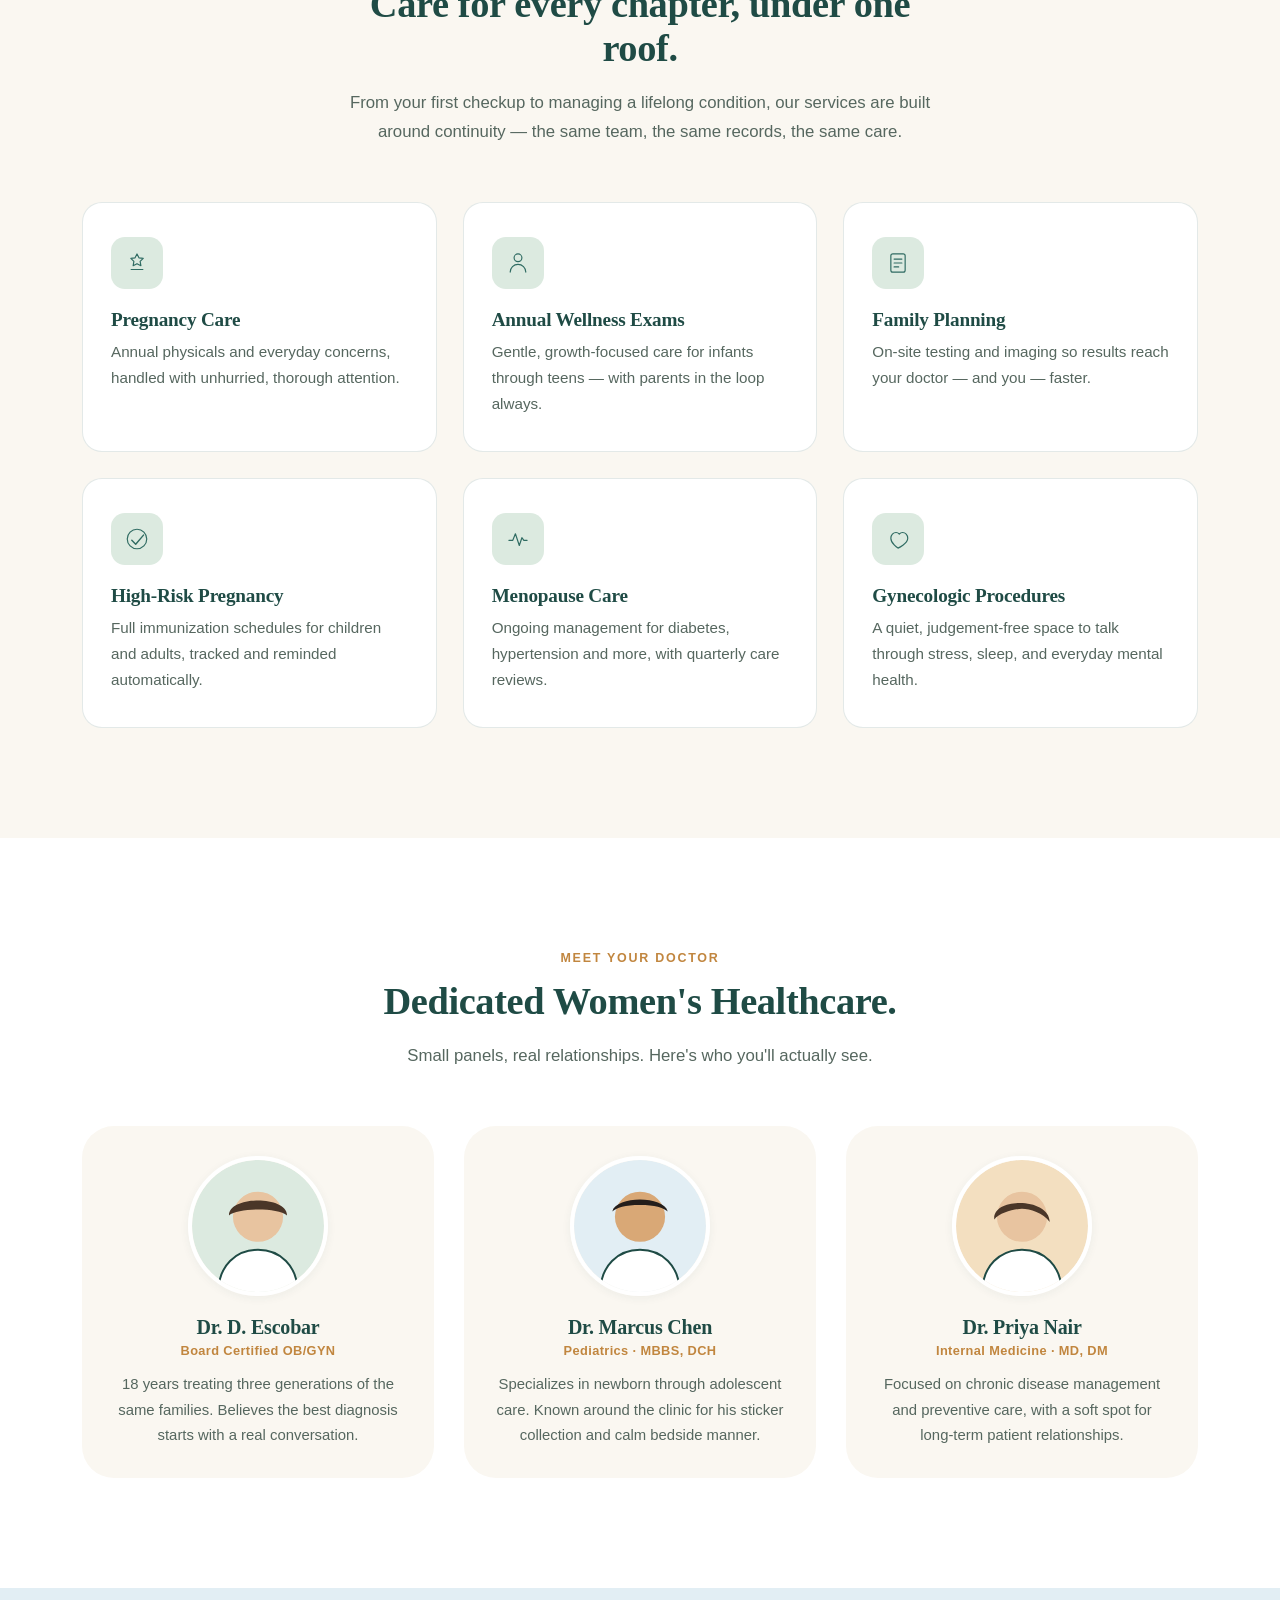
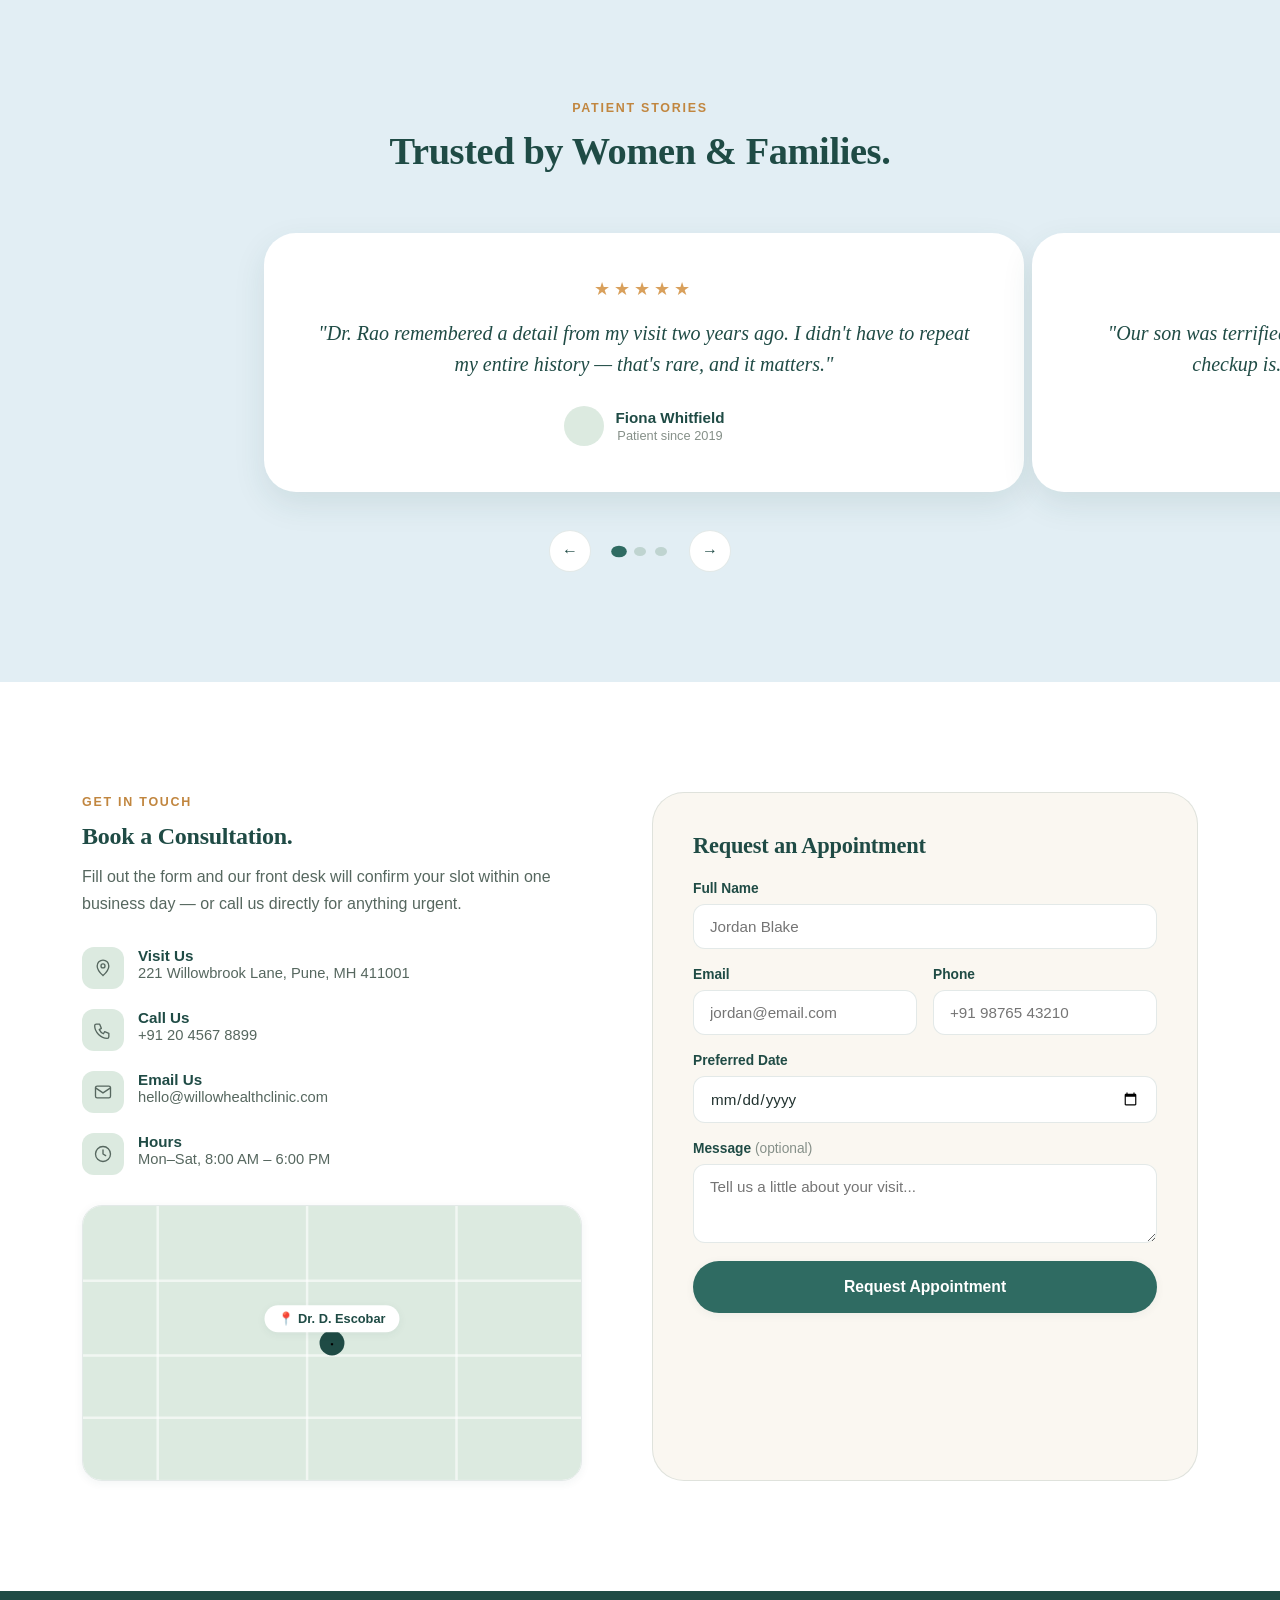
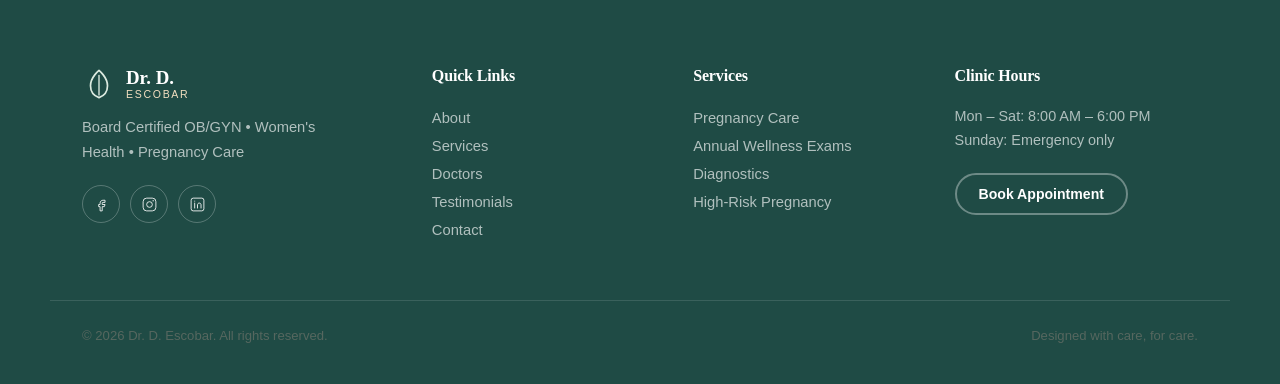
==== commit c2c165f9: "changes" ====
--- a/index.html
+++ b/index.html
@@ -76,7 +76,7 @@
     </div>
 
     <div class="hero-art reveal" style="--delay:.15s">
-      <img src="https://instagram.fpnq8-1.fna.fbcdn.net/v/t51.82787-19/720218998_18593937826060554_5292286403500279129_n.jpg" class="hero-illustration" alt="Dr. D. Escobar">
+      <img src="./profile.png" class="hero-illustration" alt="Dr. D. Escobar">
       <div class="floating-card floating-card--1">
         <span class="fc-dot"></span>
         <div><strong>Same-day slots</strong><small>Usually within 24 hrs</small></div>
